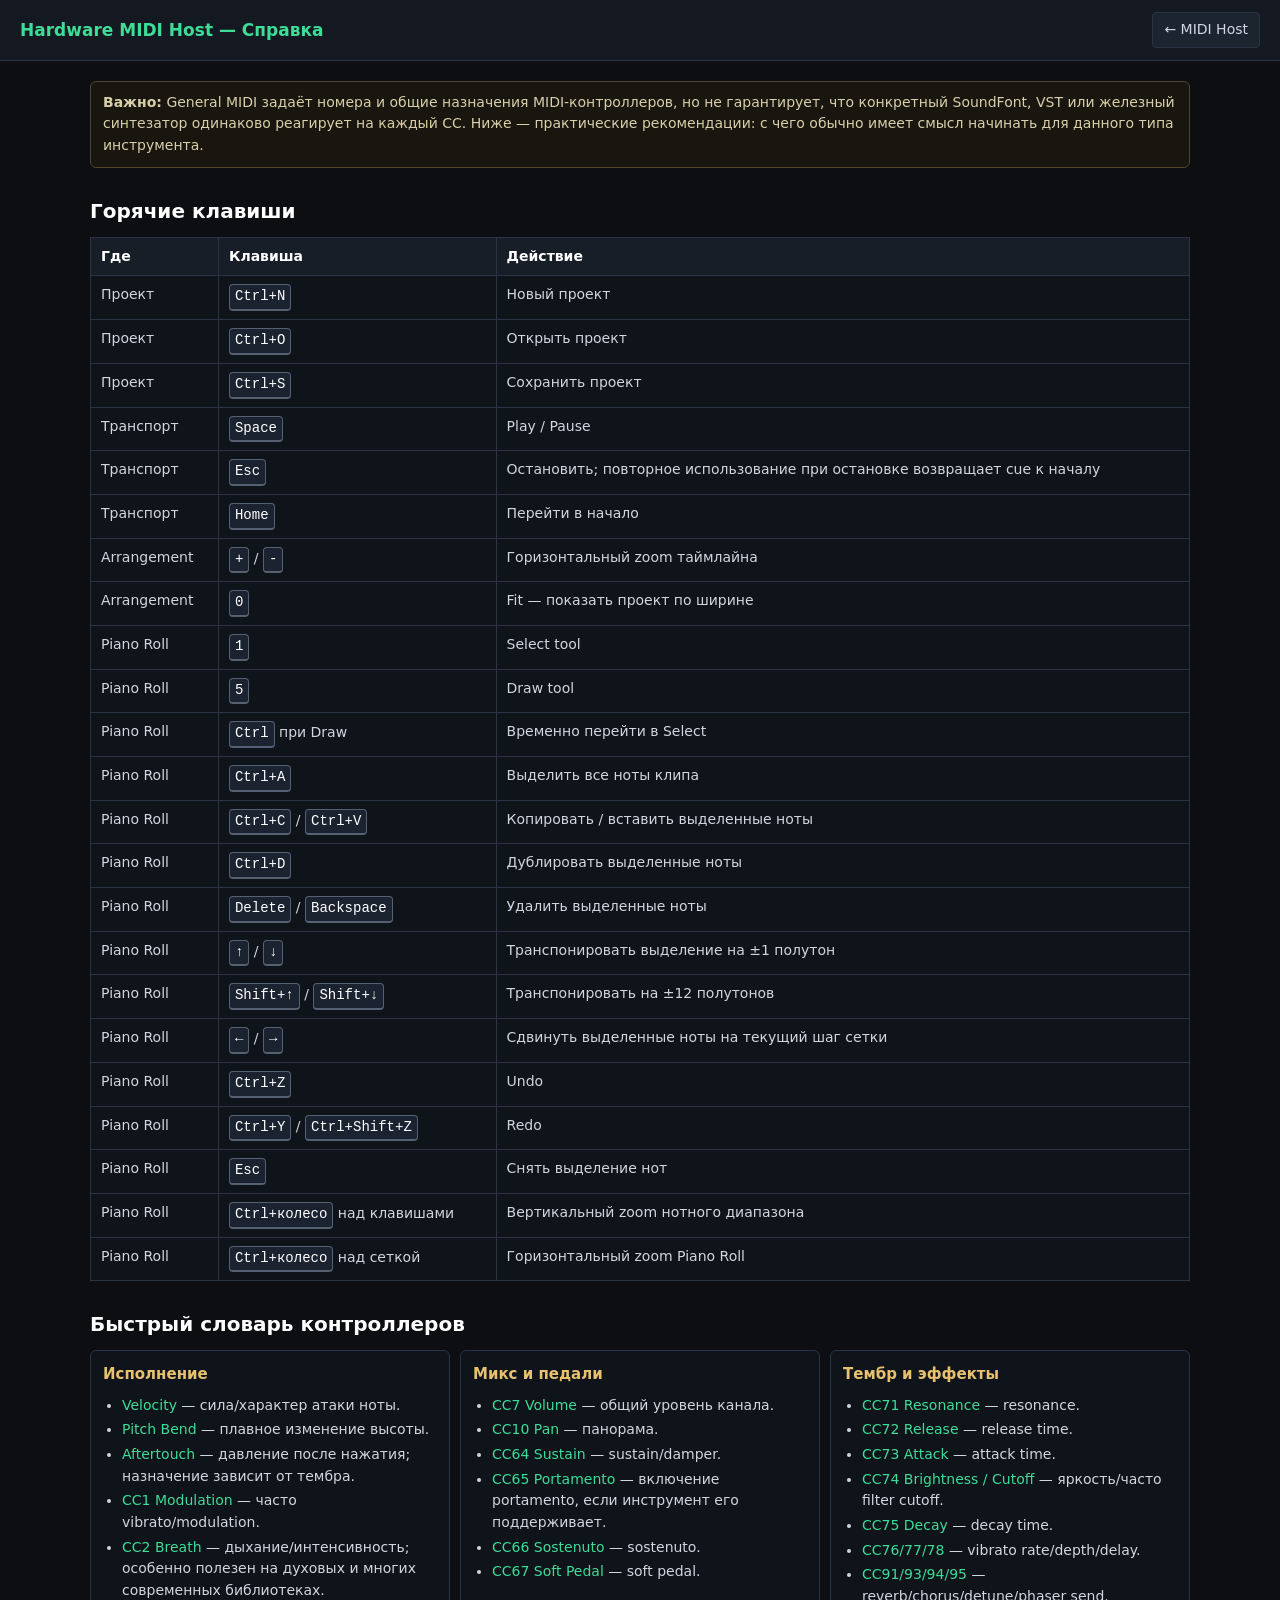
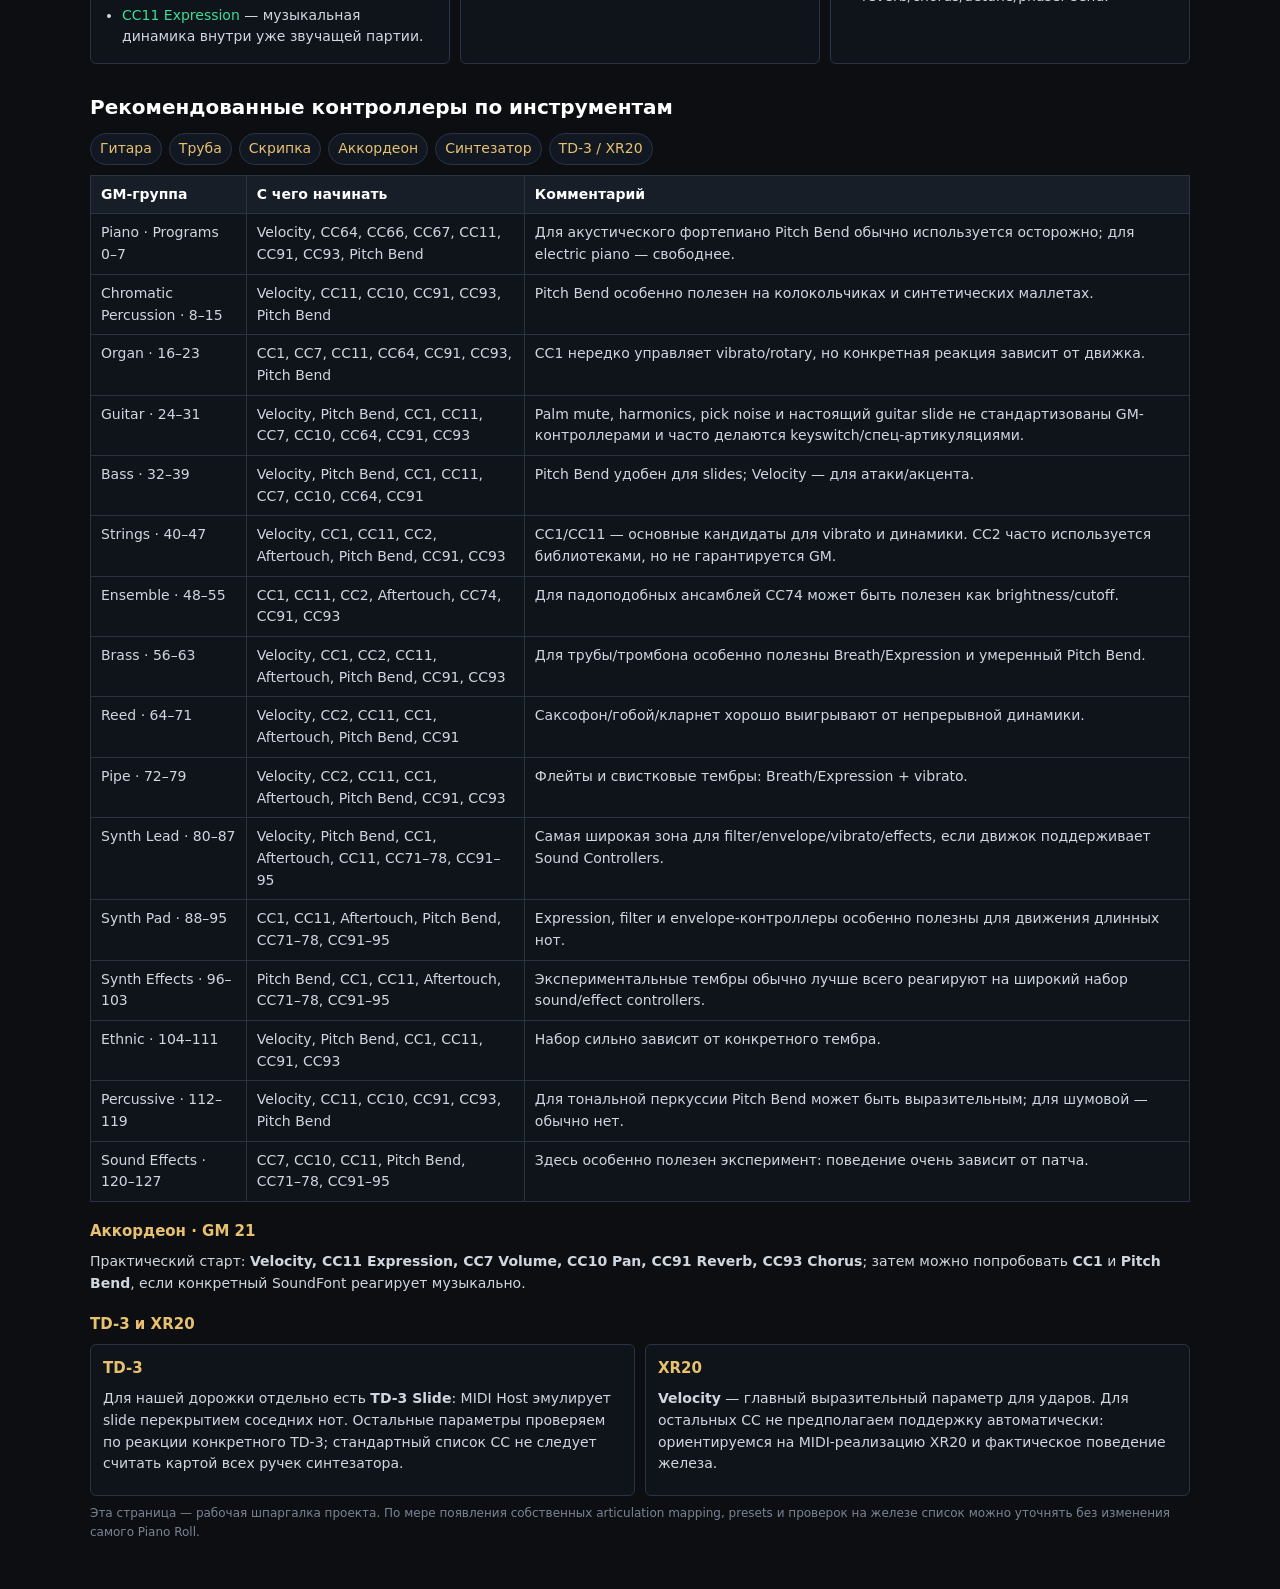
==== midi-host-help.html @ 4dc90be8 "Add MIDI Host help reference" ====
<!DOCTYPE html>
<html lang="ru">
<head>
<meta charset="UTF-8">
<meta name="viewport" content="width=device-width, initial-scale=1.0">
<title>Справка — Hardware MIDI Host</title>
<style>
:root {
  --bg:#0c0e12;
  --panel:#141820;
  --border:#2a3344;
  --text:#d0d6e0;
  --dim:#7a8494;
  --accent:#3ddc97;
  --accent-dim:#1a6b4a;
  --gm:#e8c170;
}
*{box-sizing:border-box}
body{margin:0;background:var(--bg);color:var(--text);font:14px/1.55 "Segoe UI",system-ui,sans-serif}
header{position:sticky;top:0;z-index:10;display:flex;align-items:center;gap:16px;padding:12px 20px;background:var(--panel);border-bottom:1px solid var(--border)}
header h1{margin:0;font-size:17px;color:var(--accent)}
header a{margin-left:auto;color:var(--text);text-decoration:none;border:1px solid var(--border);border-radius:4px;padding:6px 11px;background:#1c2430}
header a:hover{border-color:var(--accent);color:#fff}
main{width:min(1100px,calc(100% - 28px));margin:20px auto 48px}
h2{margin:28px 0 10px;color:#fff;font-size:20px}
h3{margin:18px 0 8px;color:var(--gm);font-size:15px}
p{margin:8px 0}
.note{padding:10px 12px;border:1px solid #4d452d;border-radius:6px;background:#18160f;color:#d8cfaa}
.grid{display:grid;grid-template-columns:repeat(auto-fit,minmax(300px,1fr));gap:10px}
.card{padding:12px;border:1px solid var(--border);border-radius:6px;background:#0f141b}
.card h3{margin-top:0}
table{width:100%;border-collapse:collapse;background:#0f141b}
th,td{padding:8px 10px;border:1px solid var(--border);text-align:left;vertical-align:top}
th{background:#171e28;color:#fff}
code,kbd{font-family:ui-monospace,Consolas,monospace}
kbd{display:inline-block;padding:1px 5px;border:1px solid #556173;border-bottom-width:2px;border-radius:4px;background:#1b2330;color:#fff;white-space:nowrap}
.cc{color:var(--accent)}
.small{color:var(--dim);font-size:12px}
ul{margin:7px 0 0;padding-left:19px}
li{margin:3px 0}
.quick{display:flex;flex-wrap:wrap;gap:7px;margin:10px 0}
.quick a{color:var(--gm);text-decoration:none;border:1px solid var(--border);border-radius:999px;padding:4px 9px;background:#111821}
.quick a:hover{border-color:var(--gm)}
</style>
</head>
<body>
<header>
  <h1>Hardware MIDI Host — Справка</h1>
  <a href="midi-host.html">← MIDI Host</a>
</header>
<main>
  <p class="note"><strong>Важно:</strong> General MIDI задаёт номера и общие назначения MIDI-контроллеров, но не гарантирует, что конкретный SoundFont, VST или железный синтезатор одинаково реагирует на каждый CC. Ниже — практические рекомендации: с чего обычно имеет смысл начинать для данного типа инструмента.</p>

  <h2>Горячие клавиши</h2>
  <table>
    <thead><tr><th>Где</th><th>Клавиша</th><th>Действие</th></tr></thead>
    <tbody>
      <tr><td>Проект</td><td><kbd>Ctrl+N</kbd></td><td>Новый проект</td></tr>
      <tr><td>Проект</td><td><kbd>Ctrl+O</kbd></td><td>Открыть проект</td></tr>
      <tr><td>Проект</td><td><kbd>Ctrl+S</kbd></td><td>Сохранить проект</td></tr>
      <tr><td>Транспорт</td><td><kbd>Space</kbd></td><td>Play / Pause</td></tr>
      <tr><td>Транспорт</td><td><kbd>Esc</kbd></td><td>Остановить; повторное использование при остановке возвращает cue к началу</td></tr>
      <tr><td>Транспорт</td><td><kbd>Home</kbd></td><td>Перейти в начало</td></tr>
      <tr><td>Arrangement</td><td><kbd>+</kbd> / <kbd>-</kbd></td><td>Горизонтальный zoom таймлайна</td></tr>
      <tr><td>Arrangement</td><td><kbd>0</kbd></td><td>Fit — показать проект по ширине</td></tr>
      <tr><td>Piano Roll</td><td><kbd>1</kbd></td><td>Select tool</td></tr>
      <tr><td>Piano Roll</td><td><kbd>5</kbd></td><td>Draw tool</td></tr>
      <tr><td>Piano Roll</td><td><kbd>Ctrl</kbd> при Draw</td><td>Временно перейти в Select</td></tr>
      <tr><td>Piano Roll</td><td><kbd>Ctrl+A</kbd></td><td>Выделить все ноты клипа</td></tr>
      <tr><td>Piano Roll</td><td><kbd>Ctrl+C</kbd> / <kbd>Ctrl+V</kbd></td><td>Копировать / вставить выделенные ноты</td></tr>
      <tr><td>Piano Roll</td><td><kbd>Ctrl+D</kbd></td><td>Дублировать выделенные ноты</td></tr>
      <tr><td>Piano Roll</td><td><kbd>Delete</kbd> / <kbd>Backspace</kbd></td><td>Удалить выделенные ноты</td></tr>
      <tr><td>Piano Roll</td><td><kbd>↑</kbd> / <kbd>↓</kbd></td><td>Транспонировать выделение на ±1 полутон</td></tr>
      <tr><td>Piano Roll</td><td><kbd>Shift+↑</kbd> / <kbd>Shift+↓</kbd></td><td>Транспонировать на ±12 полутонов</td></tr>
      <tr><td>Piano Roll</td><td><kbd>←</kbd> / <kbd>→</kbd></td><td>Сдвинуть выделенные ноты на текущий шаг сетки</td></tr>
      <tr><td>Piano Roll</td><td><kbd>Ctrl+Z</kbd></td><td>Undo</td></tr>
      <tr><td>Piano Roll</td><td><kbd>Ctrl+Y</kbd> / <kbd>Ctrl+Shift+Z</kbd></td><td>Redo</td></tr>
      <tr><td>Piano Roll</td><td><kbd>Esc</kbd></td><td>Снять выделение нот</td></tr>
      <tr><td>Piano Roll</td><td><kbd>Ctrl+колесо</kbd> над клавишами</td><td>Вертикальный zoom нотного диапазона</td></tr>
      <tr><td>Piano Roll</td><td><kbd>Ctrl+колесо</kbd> над сеткой</td><td>Горизонтальный zoom Piano Roll</td></tr>
    </tbody>
  </table>

  <h2>Быстрый словарь контроллеров</h2>
  <div class="grid">
    <section class="card"><h3>Исполнение</h3><ul>
      <li><span class="cc">Velocity</span> — сила/характер атаки ноты.</li>
      <li><span class="cc">Pitch Bend</span> — плавное изменение высоты.</li>
      <li><span class="cc">Aftertouch</span> — давление после нажатия; назначение зависит от тембра.</li>
      <li><span class="cc">CC1 Modulation</span> — часто vibrato/modulation.</li>
      <li><span class="cc">CC2 Breath</span> — дыхание/интенсивность; особенно полезен на духовых и многих современных библиотеках.</li>
      <li><span class="cc">CC11 Expression</span> — музыкальная динамика внутри уже звучащей партии.</li>
    </ul></section>
    <section class="card"><h3>Микс и педали</h3><ul>
      <li><span class="cc">CC7 Volume</span> — общий уровень канала.</li>
      <li><span class="cc">CC10 Pan</span> — панорама.</li>
      <li><span class="cc">CC64 Sustain</span> — sustain/damper.</li>
      <li><span class="cc">CC65 Portamento</span> — включение portamento, если инструмент его поддерживает.</li>
      <li><span class="cc">CC66 Sostenuto</span> — sostenuto.</li>
      <li><span class="cc">CC67 Soft Pedal</span> — soft pedal.</li>
    </ul></section>
    <section class="card"><h3>Тембр и эффекты</h3><ul>
      <li><span class="cc">CC71 Resonance</span> — resonance.</li>
      <li><span class="cc">CC72 Release</span> — release time.</li>
      <li><span class="cc">CC73 Attack</span> — attack time.</li>
      <li><span class="cc">CC74 Brightness / Cutoff</span> — яркость/часто filter cutoff.</li>
      <li><span class="cc">CC75 Decay</span> — decay time.</li>
      <li><span class="cc">CC76/77/78</span> — vibrato rate/depth/delay.</li>
      <li><span class="cc">CC91/93/94/95</span> — reverb/chorus/detune/phaser send.</li>
    </ul></section>
  </div>

  <h2>Рекомендованные контроллеры по инструментам</h2>
  <div class="quick">
    <a href="#guitar">Гитара</a><a href="#trumpet">Труба</a><a href="#violin">Скрипка</a><a href="#accordion">Аккордеон</a><a href="#synth">Синтезатор</a><a href="#hardware">TD-3 / XR20</a>
  </div>

  <table>
    <thead><tr><th>GM-группа</th><th>С чего начинать</th><th>Комментарий</th></tr></thead>
    <tbody>
      <tr><td>Piano · Programs 0–7</td><td>Velocity, CC64, CC66, CC67, CC11, CC91, CC93, Pitch Bend</td><td>Для акустического фортепиано Pitch Bend обычно используется осторожно; для electric piano — свободнее.</td></tr>
      <tr><td>Chromatic Percussion · 8–15</td><td>Velocity, CC11, CC10, CC91, CC93, Pitch Bend</td><td>Pitch Bend особенно полезен на колокольчиках и синтетических маллетах.</td></tr>
      <tr><td>Organ · 16–23</td><td>CC1, CC7, CC11, CC64, CC91, CC93, Pitch Bend</td><td>CC1 нередко управляет vibrato/rotary, но конкретная реакция зависит от движка.</td></tr>
      <tr id="guitar"><td>Guitar · 24–31</td><td>Velocity, Pitch Bend, CC1, CC11, CC7, CC10, CC64, CC91, CC93</td><td>Palm mute, harmonics, pick noise и настоящий guitar slide не стандартизованы GM-контроллерами и часто делаются keyswitch/спец-артикуляциями.</td></tr>
      <tr><td>Bass · 32–39</td><td>Velocity, Pitch Bend, CC1, CC11, CC7, CC10, CC64, CC91</td><td>Pitch Bend удобен для slides; Velocity — для атаки/акцента.</td></tr>
      <tr id="violin"><td>Strings · 40–47</td><td>Velocity, CC1, CC11, CC2, Aftertouch, Pitch Bend, CC91, CC93</td><td>CC1/CC11 — основные кандидаты для vibrato и динамики. CC2 часто используется библиотеками, но не гарантируется GM.</td></tr>
      <tr><td>Ensemble · 48–55</td><td>CC1, CC11, CC2, Aftertouch, CC74, CC91, CC93</td><td>Для падоподобных ансамблей CC74 может быть полезен как brightness/cutoff.</td></tr>
      <tr id="trumpet"><td>Brass · 56–63</td><td>Velocity, CC1, CC2, CC11, Aftertouch, Pitch Bend, CC91, CC93</td><td>Для трубы/тромбона особенно полезны Breath/Expression и умеренный Pitch Bend.</td></tr>
      <tr><td>Reed · 64–71</td><td>Velocity, CC2, CC11, CC1, Aftertouch, Pitch Bend, CC91</td><td>Саксофон/гобой/кларнет хорошо выигрывают от непрерывной динамики.</td></tr>
      <tr><td>Pipe · 72–79</td><td>Velocity, CC2, CC11, CC1, Aftertouch, Pitch Bend, CC91, CC93</td><td>Флейты и свистковые тембры: Breath/Expression + vibrato.</td></tr>
      <tr id="synth"><td>Synth Lead · 80–87</td><td>Velocity, Pitch Bend, CC1, Aftertouch, CC11, CC71–78, CC91–95</td><td>Самая широкая зона для filter/envelope/vibrato/effects, если движок поддерживает Sound Controllers.</td></tr>
      <tr><td>Synth Pad · 88–95</td><td>CC1, CC11, Aftertouch, Pitch Bend, CC71–78, CC91–95</td><td>Expression, filter и envelope-контроллеры особенно полезны для движения длинных нот.</td></tr>
      <tr><td>Synth Effects · 96–103</td><td>Pitch Bend, CC1, CC11, Aftertouch, CC71–78, CC91–95</td><td>Экспериментальные тембры обычно лучше всего реагируют на широкий набор sound/effect controllers.</td></tr>
      <tr><td>Ethnic · 104–111</td><td>Velocity, Pitch Bend, CC1, CC11, CC91, CC93</td><td>Набор сильно зависит от конкретного тембра.</td></tr>
      <tr><td>Percussive · 112–119</td><td>Velocity, CC11, CC10, CC91, CC93, Pitch Bend</td><td>Для тональной перкуссии Pitch Bend может быть выразительным; для шумовой — обычно нет.</td></tr>
      <tr><td>Sound Effects · 120–127</td><td>CC7, CC10, CC11, Pitch Bend, CC71–78, CC91–95</td><td>Здесь особенно полезен эксперимент: поведение очень зависит от патча.</td></tr>
    </tbody>
  </table>

  <h3 id="accordion">Аккордеон · GM 21</h3>
  <p>Практический старт: <strong>Velocity, CC11 Expression, CC7 Volume, CC10 Pan, CC91 Reverb, CC93 Chorus</strong>; затем можно попробовать <strong>CC1</strong> и <strong>Pitch Bend</strong>, если конкретный SoundFont реагирует музыкально.</p>

  <h3 id="hardware">TD-3 и XR20</h3>
  <div class="grid">
    <section class="card"><h3>TD-3</h3><p>Для нашей дорожки отдельно есть <strong>TD-3 Slide</strong>: MIDI Host эмулирует slide перекрытием соседних нот. Остальные параметры проверяем по реакции конкретного TD-3; стандартный список CC не следует считать картой всех ручек синтезатора.</p></section>
    <section class="card"><h3>XR20</h3><p><strong>Velocity</strong> — главный выразительный параметр для ударов. Для остальных CC не предполагаем поддержку автоматически: ориентируемся на MIDI-реализацию XR20 и фактическое поведение железа.</p></section>
  </div>

  <p class="small">Эта страница — рабочая шпаргалка проекта. По мере появления собственных articulation mapping, presets и проверок на железе список можно уточнять без изменения самого Piano Roll.</p>
</main>
</body>
</html>
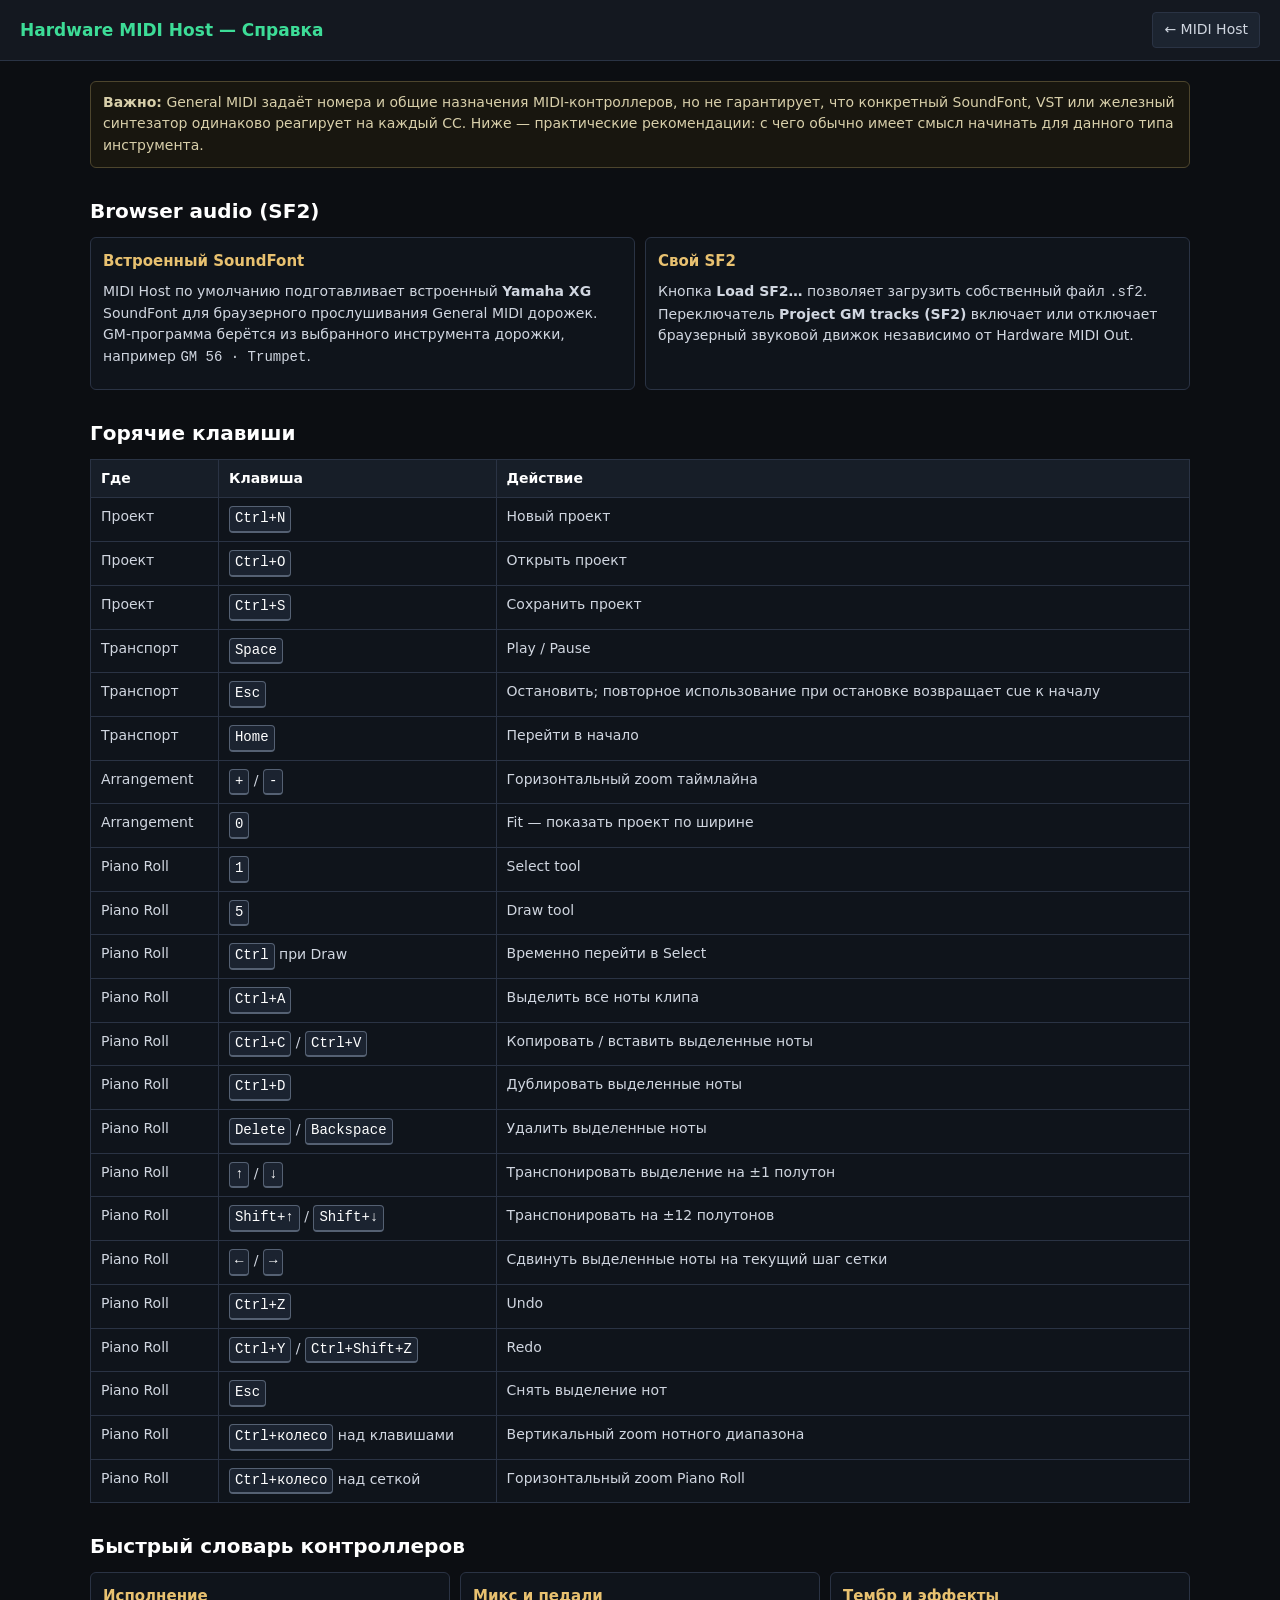
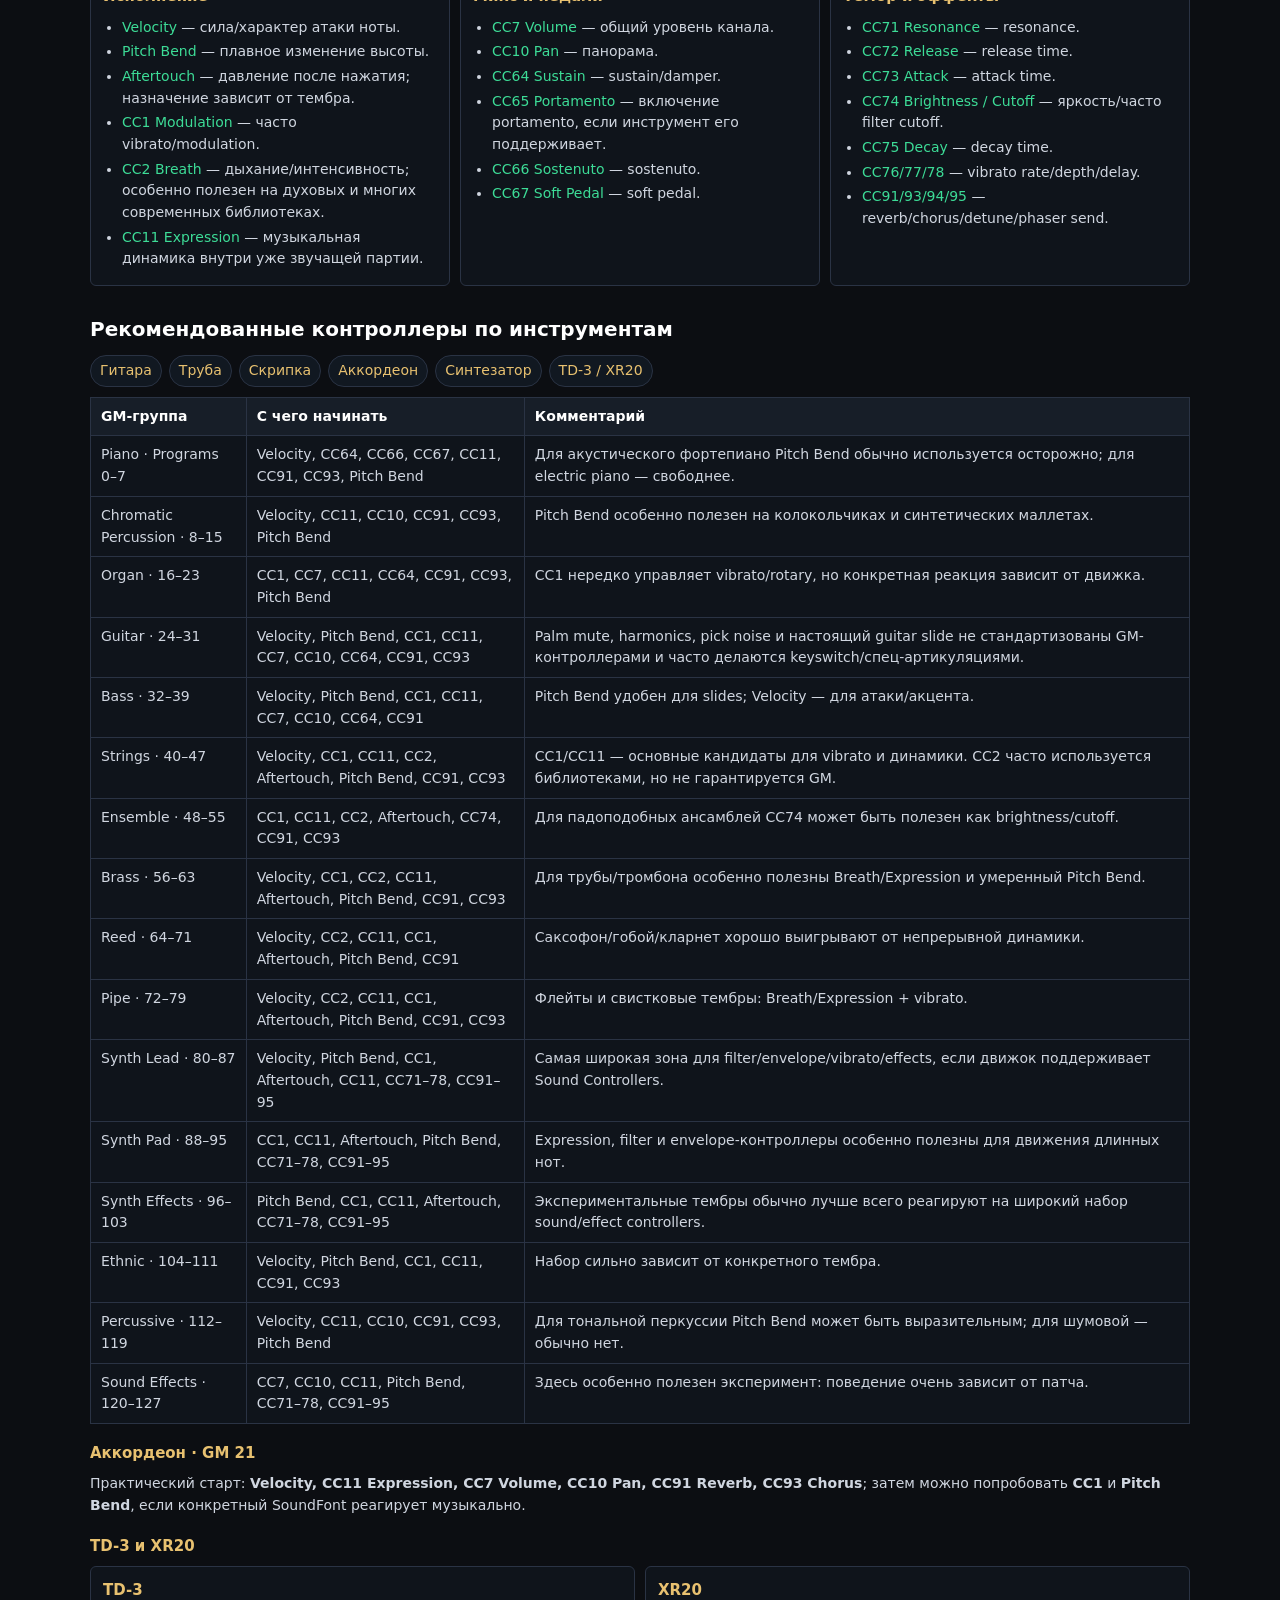
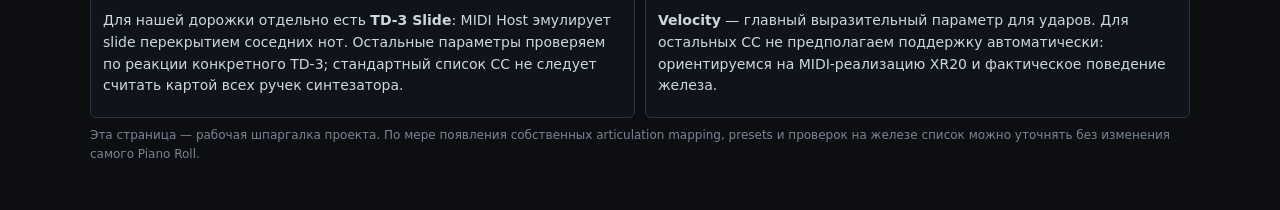
==== commit ebf9d27a: "Move SoundFont details into MIDI Host help" ====
--- a/midi-host-help.html
+++ b/midi-host-help.html
@@ -50,6 +50,18 @@
 </header>
 <main>
   <p class="note"><strong>Важно:</strong> General MIDI задаёт номера и общие назначения MIDI-контроллеров, но не гарантирует, что конкретный SoundFont, VST или железный синтезатор одинаково реагирует на каждый CC. Ниже — практические рекомендации: с чего обычно имеет смысл начинать для данного типа инструмента.</p>
+
+  <h2>Browser audio (SF2)</h2>
+  <div class="grid">
+    <section class="card">
+      <h3>Встроенный SoundFont</h3>
+      <p>MIDI Host по умолчанию подготавливает встроенный <strong>Yamaha XG</strong> SoundFont для браузерного прослушивания General MIDI дорожек. GM-программа берётся из выбранного инструмента дорожки, например <code>GM 56 · Trumpet</code>.</p>
+    </section>
+    <section class="card">
+      <h3>Свой SF2</h3>
+      <p>Кнопка <strong>Load SF2…</strong> позволяет загрузить собственный файл <code>.sf2</code>. Переключатель <strong>Project GM tracks (SF2)</strong> включает или отключает браузерный звуковой движок независимо от Hardware MIDI Out.</p>
+    </section>
+  </div>
 
   <h2>Горячие клавиши</h2>
   <table>
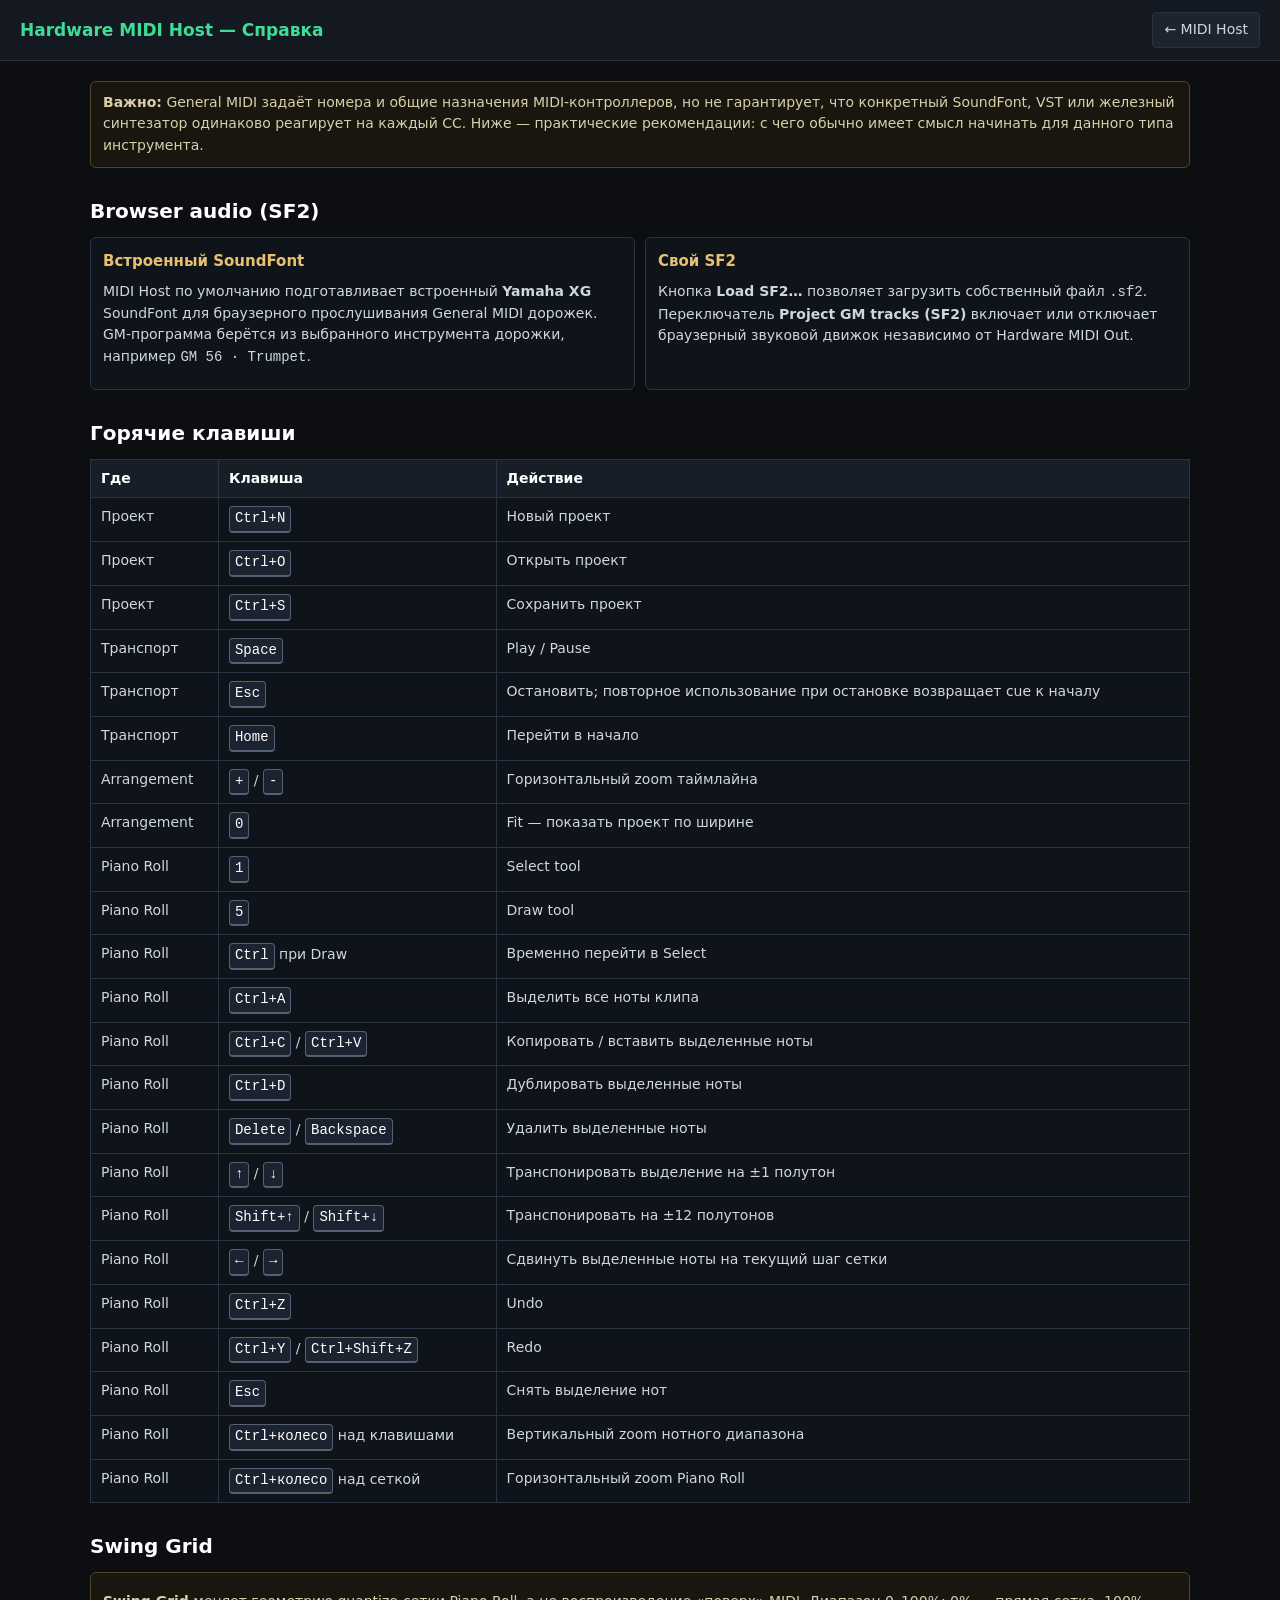
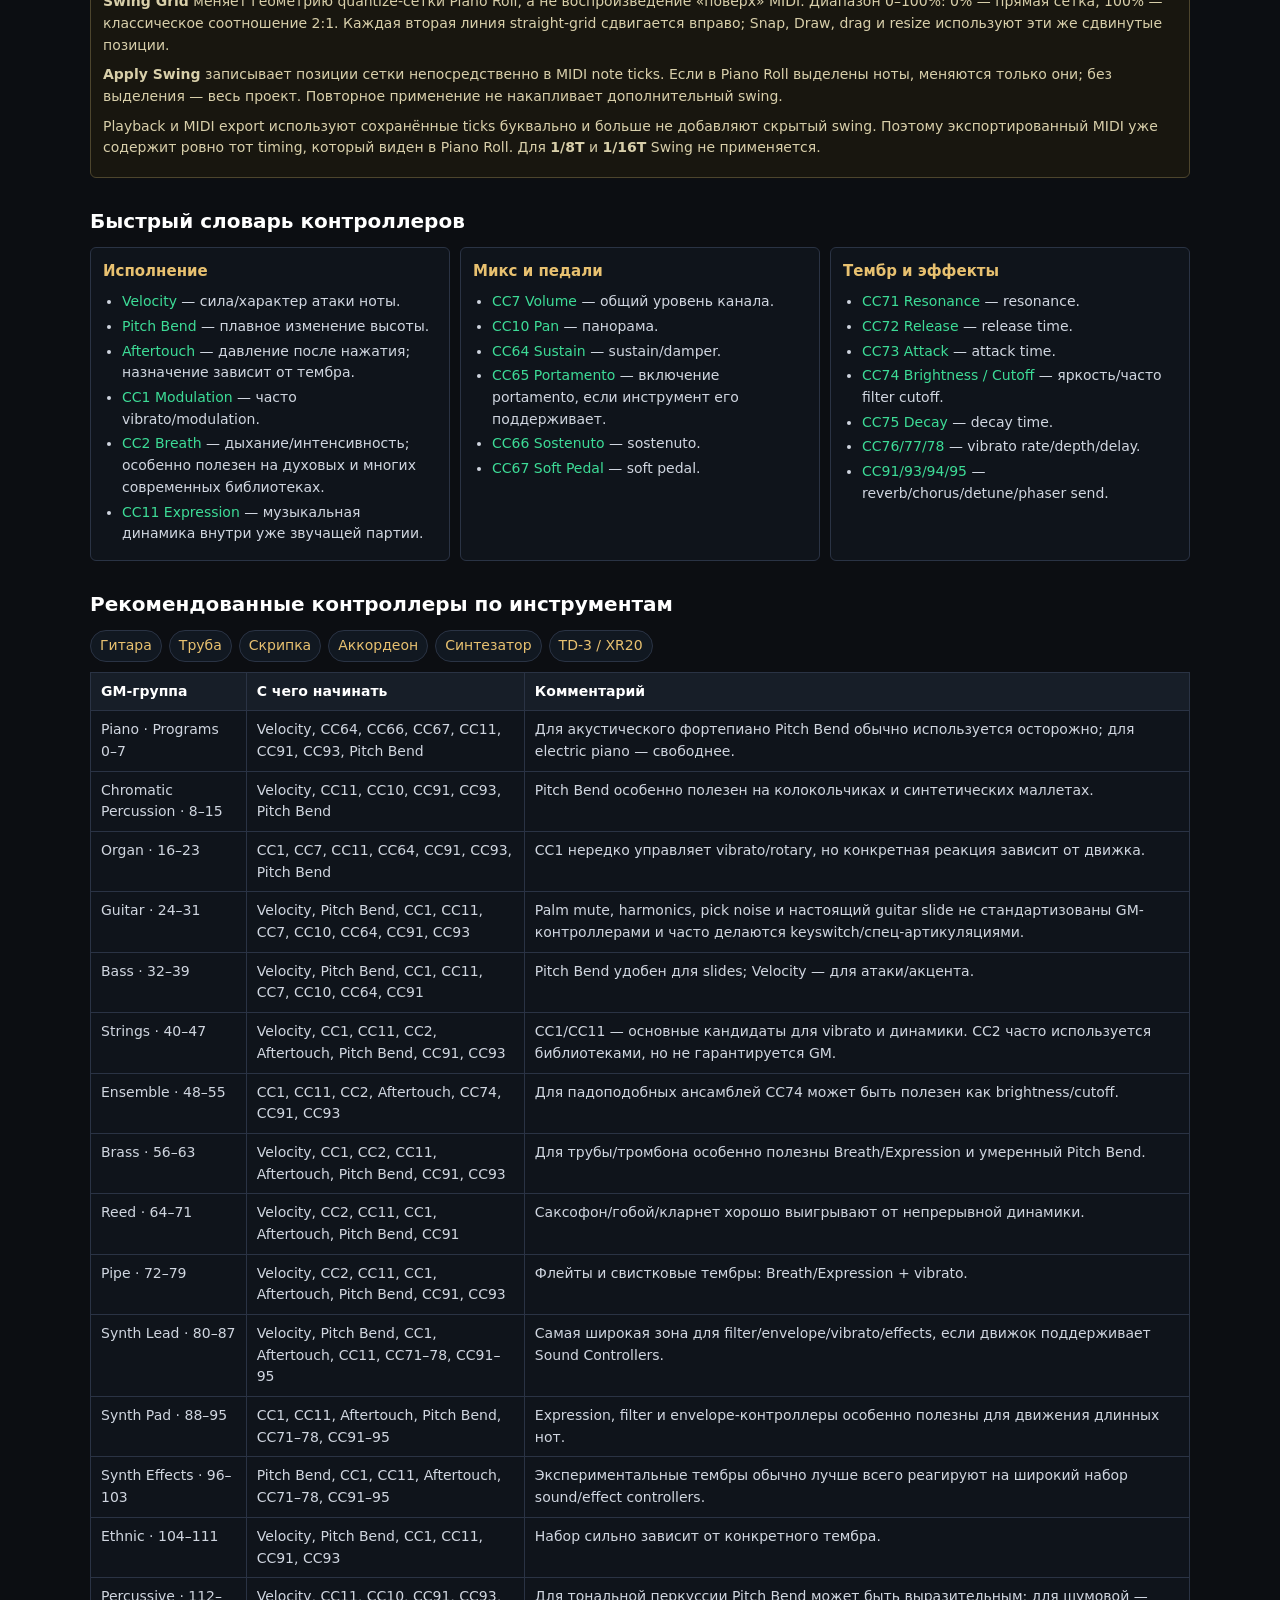
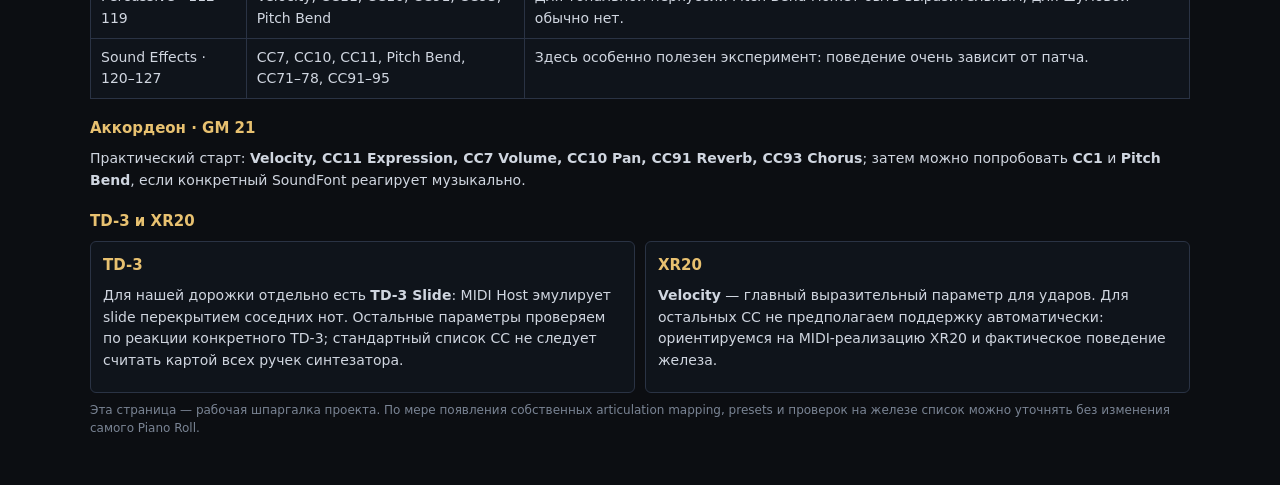
==== commit d97fad35: "Explain Swing Grid in MIDI Host help" ====
--- a/midi-host-help.html
+++ b/midi-host-help.html
@@ -93,6 +93,13 @@
     </tbody>
   </table>
 
+  <h2>Swing Grid</h2>
+  <div class="note">
+    <p><strong>Swing Grid</strong> меняет геометрию quantize-сетки Piano Roll, а не воспроизведение «поверх» MIDI. Диапазон 0–100%: 0% — прямая сетка, 100% — классическое соотношение 2:1. Каждая вторая линия straight-grid сдвигается вправо; Snap, Draw, drag и resize используют эти же сдвинутые позиции.</p>
+    <p><strong>Apply Swing</strong> записывает позиции сетки непосредственно в MIDI note ticks. Если в Piano Roll выделены ноты, меняются только они; без выделения — весь проект. Повторное применение не накапливает дополнительный swing.</p>
+    <p>Playback и MIDI export используют сохранённые ticks буквально и больше не добавляют скрытый swing. Поэтому экспортированный MIDI уже содержит ровно тот timing, который виден в Piano Roll. Для <strong>1/8T</strong> и <strong>1/16T</strong> Swing не применяется.</p>
+  </div>
+
   <h2>Быстрый словарь контроллеров</h2>
   <div class="grid">
     <section class="card"><h3>Исполнение</h3><ul>
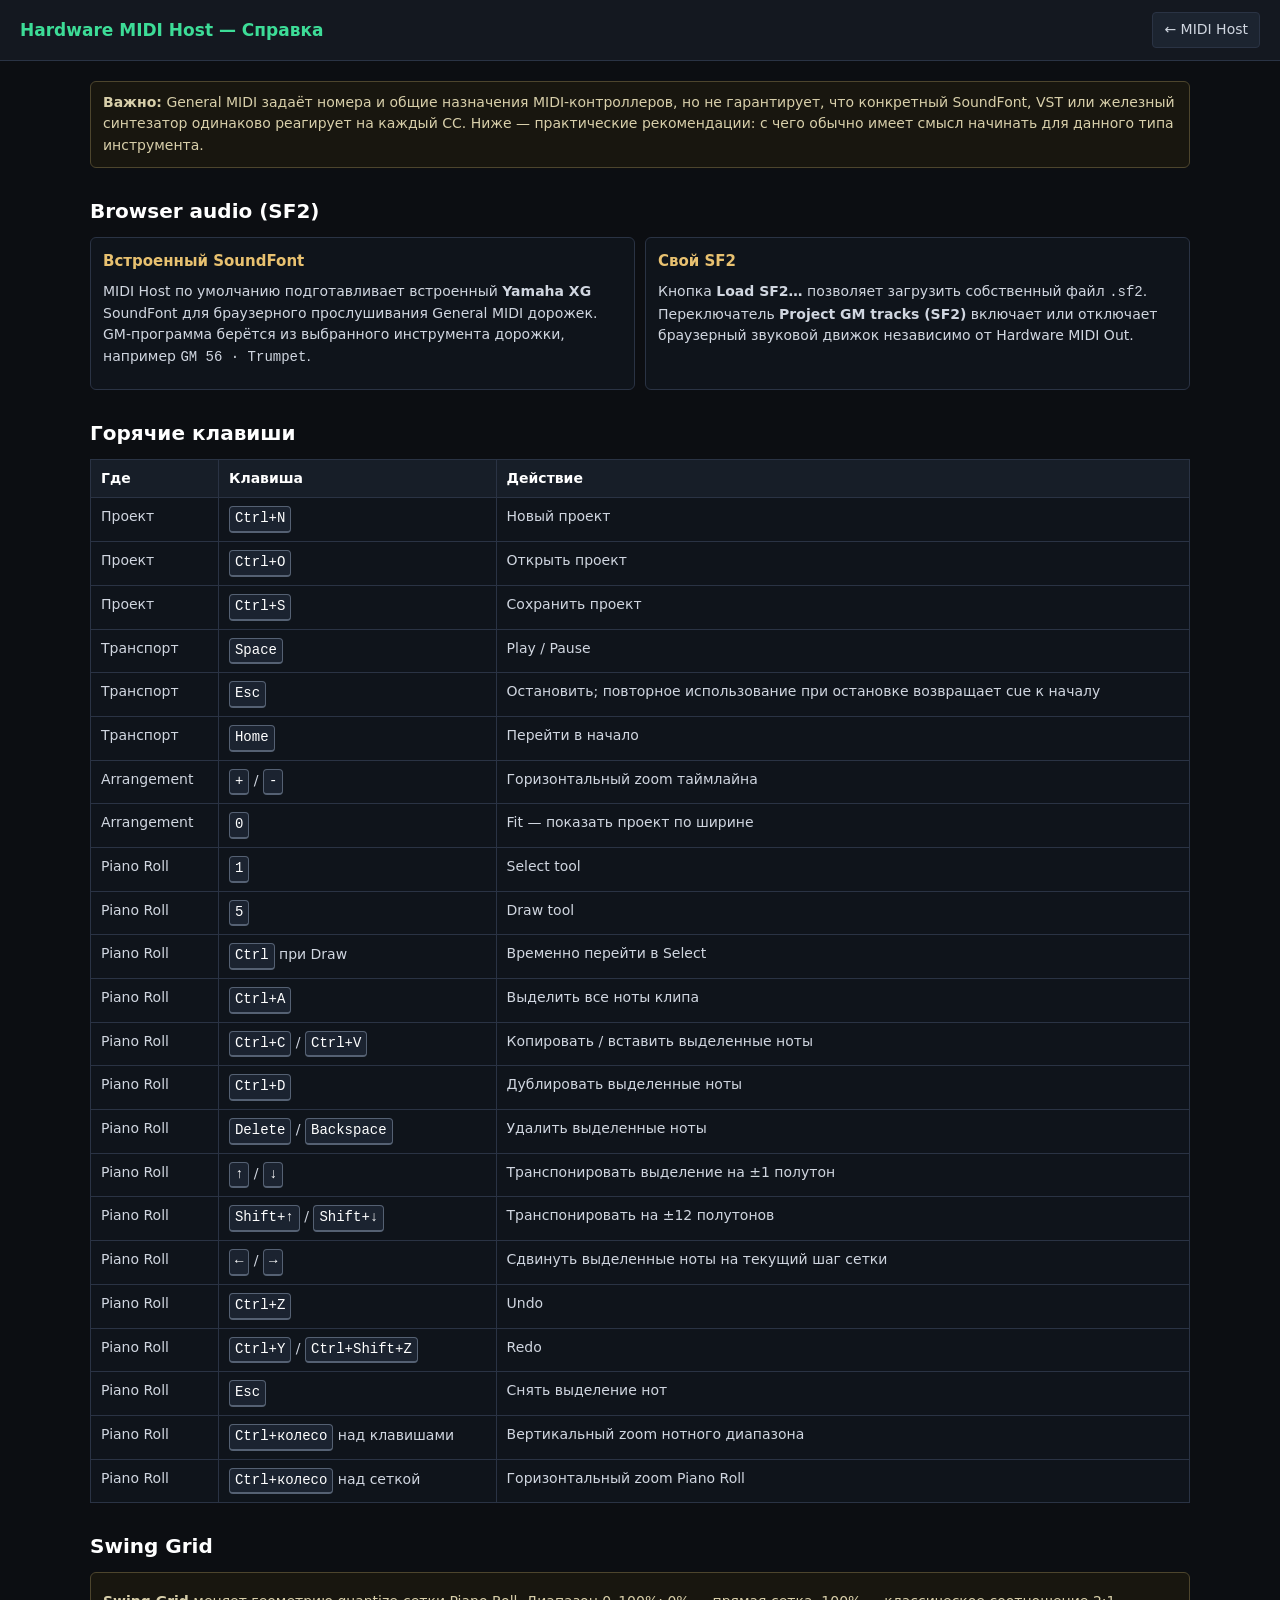
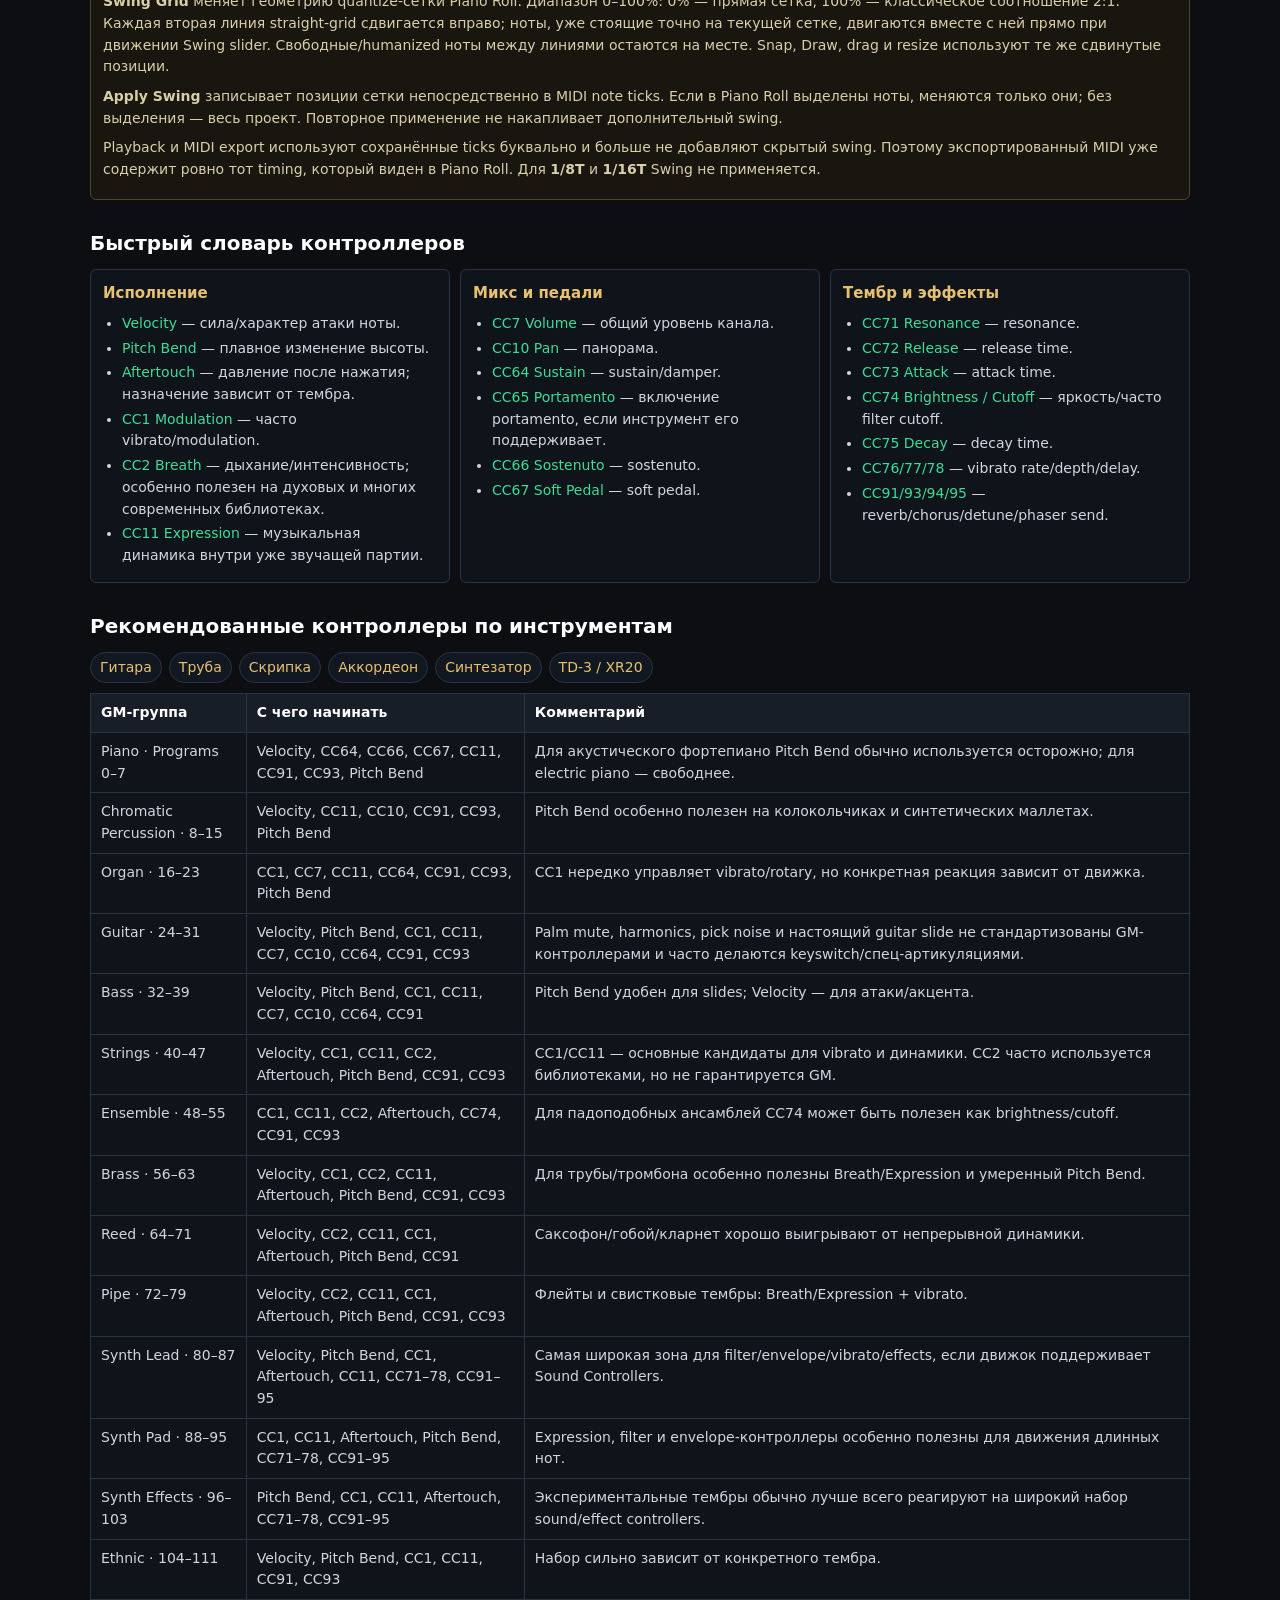
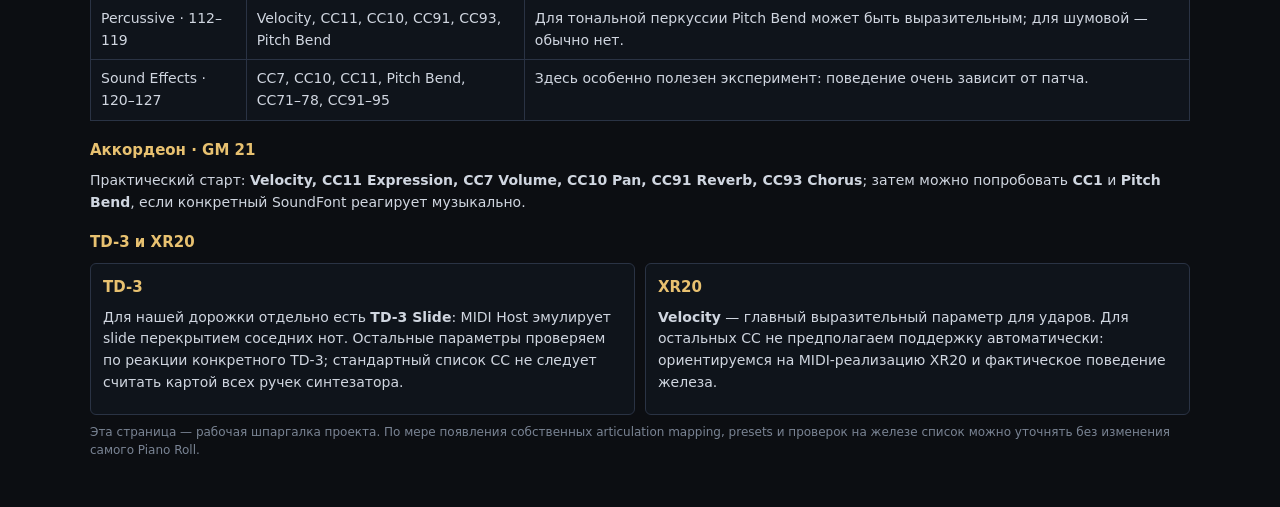
==== commit cdaa7139: "Explain live swing note movement" ====
--- a/midi-host-help.html
+++ b/midi-host-help.html
@@ -95,7 +95,7 @@
 
   <h2>Swing Grid</h2>
   <div class="note">
-    <p><strong>Swing Grid</strong> меняет геометрию quantize-сетки Piano Roll, а не воспроизведение «поверх» MIDI. Диапазон 0–100%: 0% — прямая сетка, 100% — классическое соотношение 2:1. Каждая вторая линия straight-grid сдвигается вправо; Snap, Draw, drag и resize используют эти же сдвинутые позиции.</p>
+    <p><strong>Swing Grid</strong> меняет геометрию quantize-сетки Piano Roll. Диапазон 0–100%: 0% — прямая сетка, 100% — классическое соотношение 2:1. Каждая вторая линия straight-grid сдвигается вправо; ноты, уже стоящие точно на текущей сетке, двигаются вместе с ней прямо при движении Swing slider. Свободные/humanized ноты между линиями остаются на месте. Snap, Draw, drag и resize используют те же сдвинутые позиции.</p>
     <p><strong>Apply Swing</strong> записывает позиции сетки непосредственно в MIDI note ticks. Если в Piano Roll выделены ноты, меняются только они; без выделения — весь проект. Повторное применение не накапливает дополнительный swing.</p>
     <p>Playback и MIDI export используют сохранённые ticks буквально и больше не добавляют скрытый swing. Поэтому экспортированный MIDI уже содержит ровно тот timing, который виден в Piano Roll. Для <strong>1/8T</strong> и <strong>1/16T</strong> Swing не применяется.</p>
   </div>
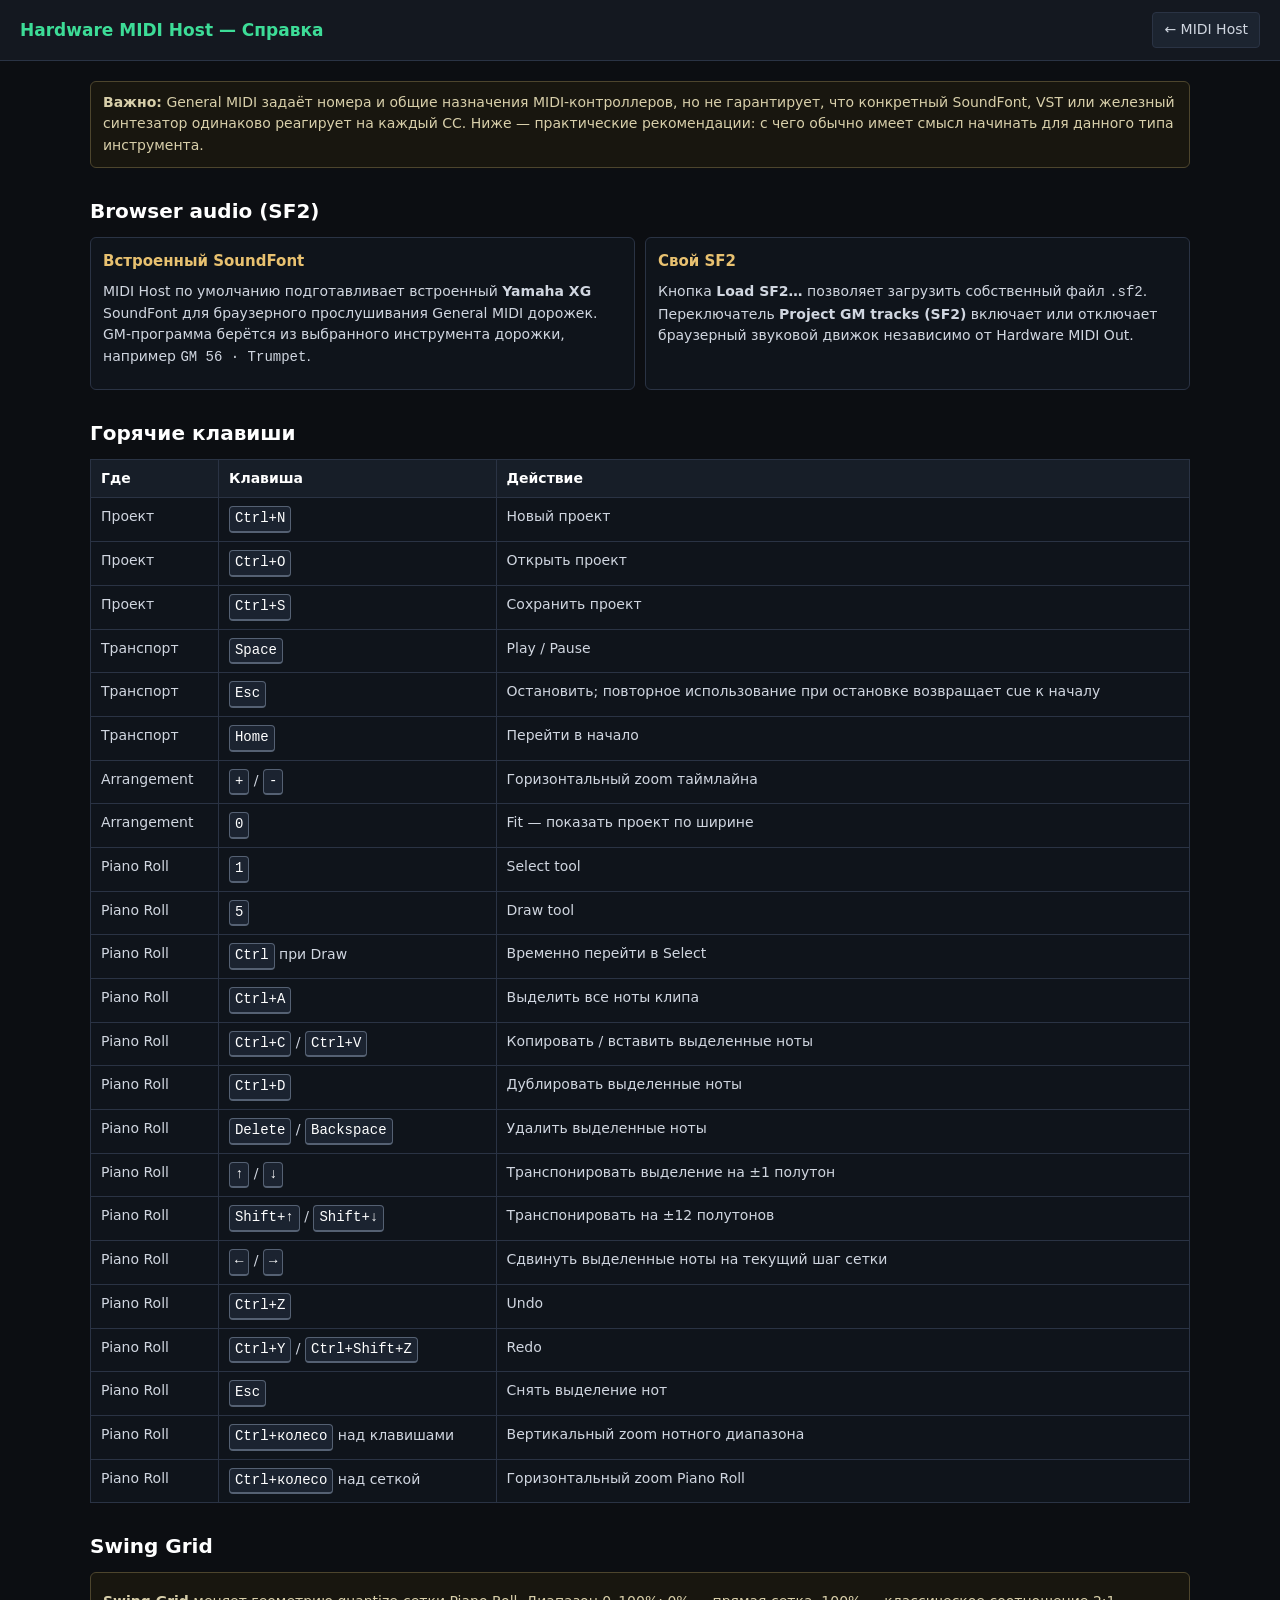
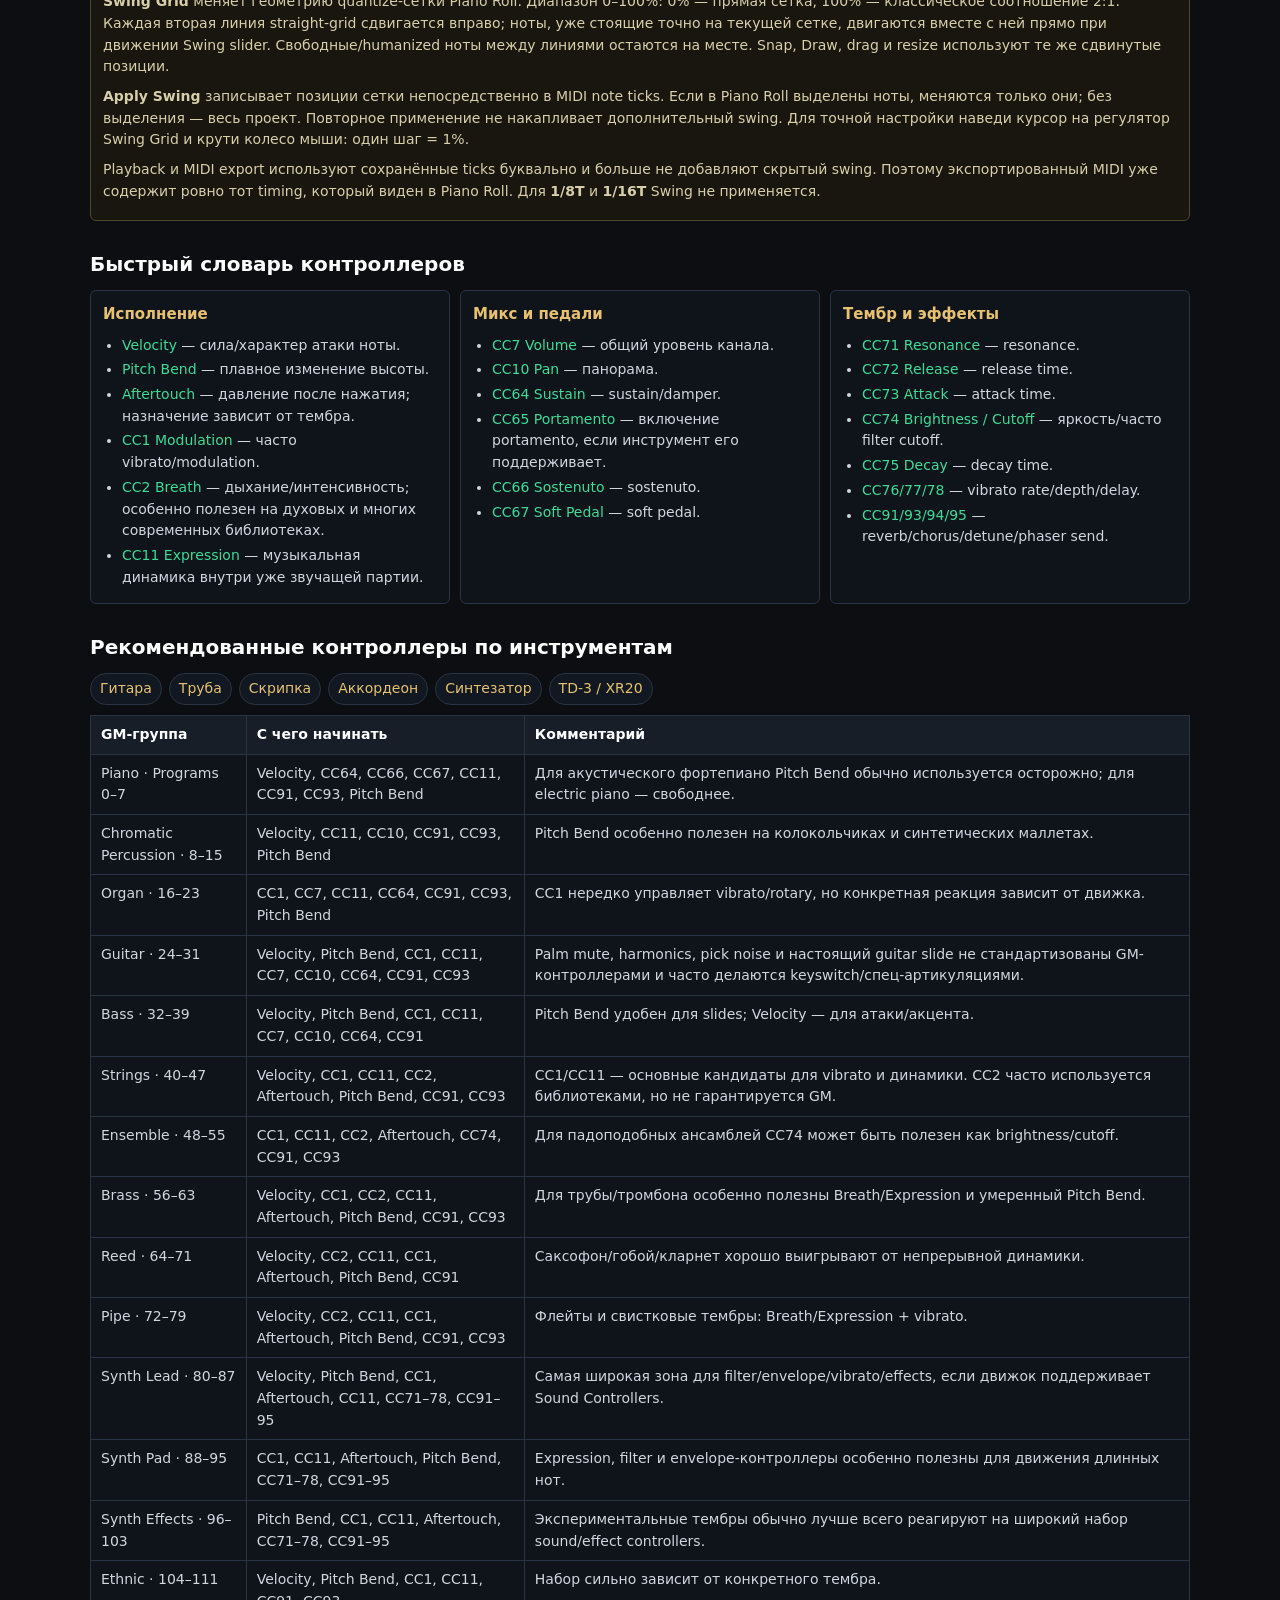
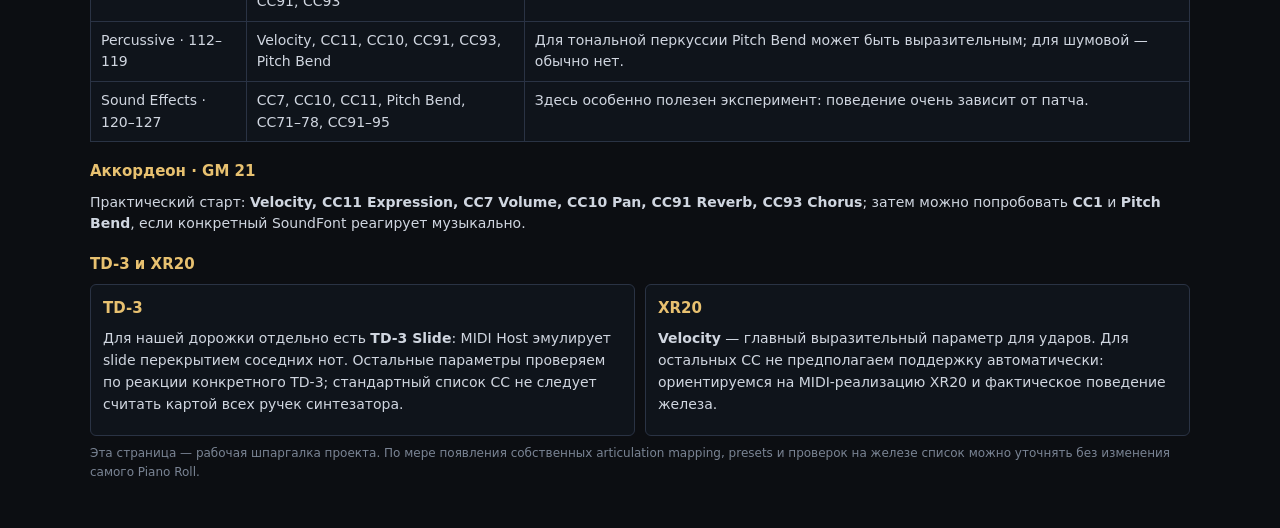
==== commit c290c3f4: "Document 1% Swing wheel tuning" ====
--- a/midi-host-help.html
+++ b/midi-host-help.html
@@ -96,7 +96,7 @@
   <h2>Swing Grid</h2>
   <div class="note">
     <p><strong>Swing Grid</strong> меняет геометрию quantize-сетки Piano Roll. Диапазон 0–100%: 0% — прямая сетка, 100% — классическое соотношение 2:1. Каждая вторая линия straight-grid сдвигается вправо; ноты, уже стоящие точно на текущей сетке, двигаются вместе с ней прямо при движении Swing slider. Свободные/humanized ноты между линиями остаются на месте. Snap, Draw, drag и resize используют те же сдвинутые позиции.</p>
-    <p><strong>Apply Swing</strong> записывает позиции сетки непосредственно в MIDI note ticks. Если в Piano Roll выделены ноты, меняются только они; без выделения — весь проект. Повторное применение не накапливает дополнительный swing.</p>
+    <p><strong>Apply Swing</strong> записывает позиции сетки непосредственно в MIDI note ticks. Если в Piano Roll выделены ноты, меняются только они; без выделения — весь проект. Повторное применение не накапливает дополнительный swing. Для точной настройки наведи курсор на регулятор Swing Grid и крути колесо мыши: один шаг = 1%.</p>
     <p>Playback и MIDI export используют сохранённые ticks буквально и больше не добавляют скрытый swing. Поэтому экспортированный MIDI уже содержит ровно тот timing, который виден в Piano Roll. Для <strong>1/8T</strong> и <strong>1/16T</strong> Swing не применяется.</p>
   </div>
 
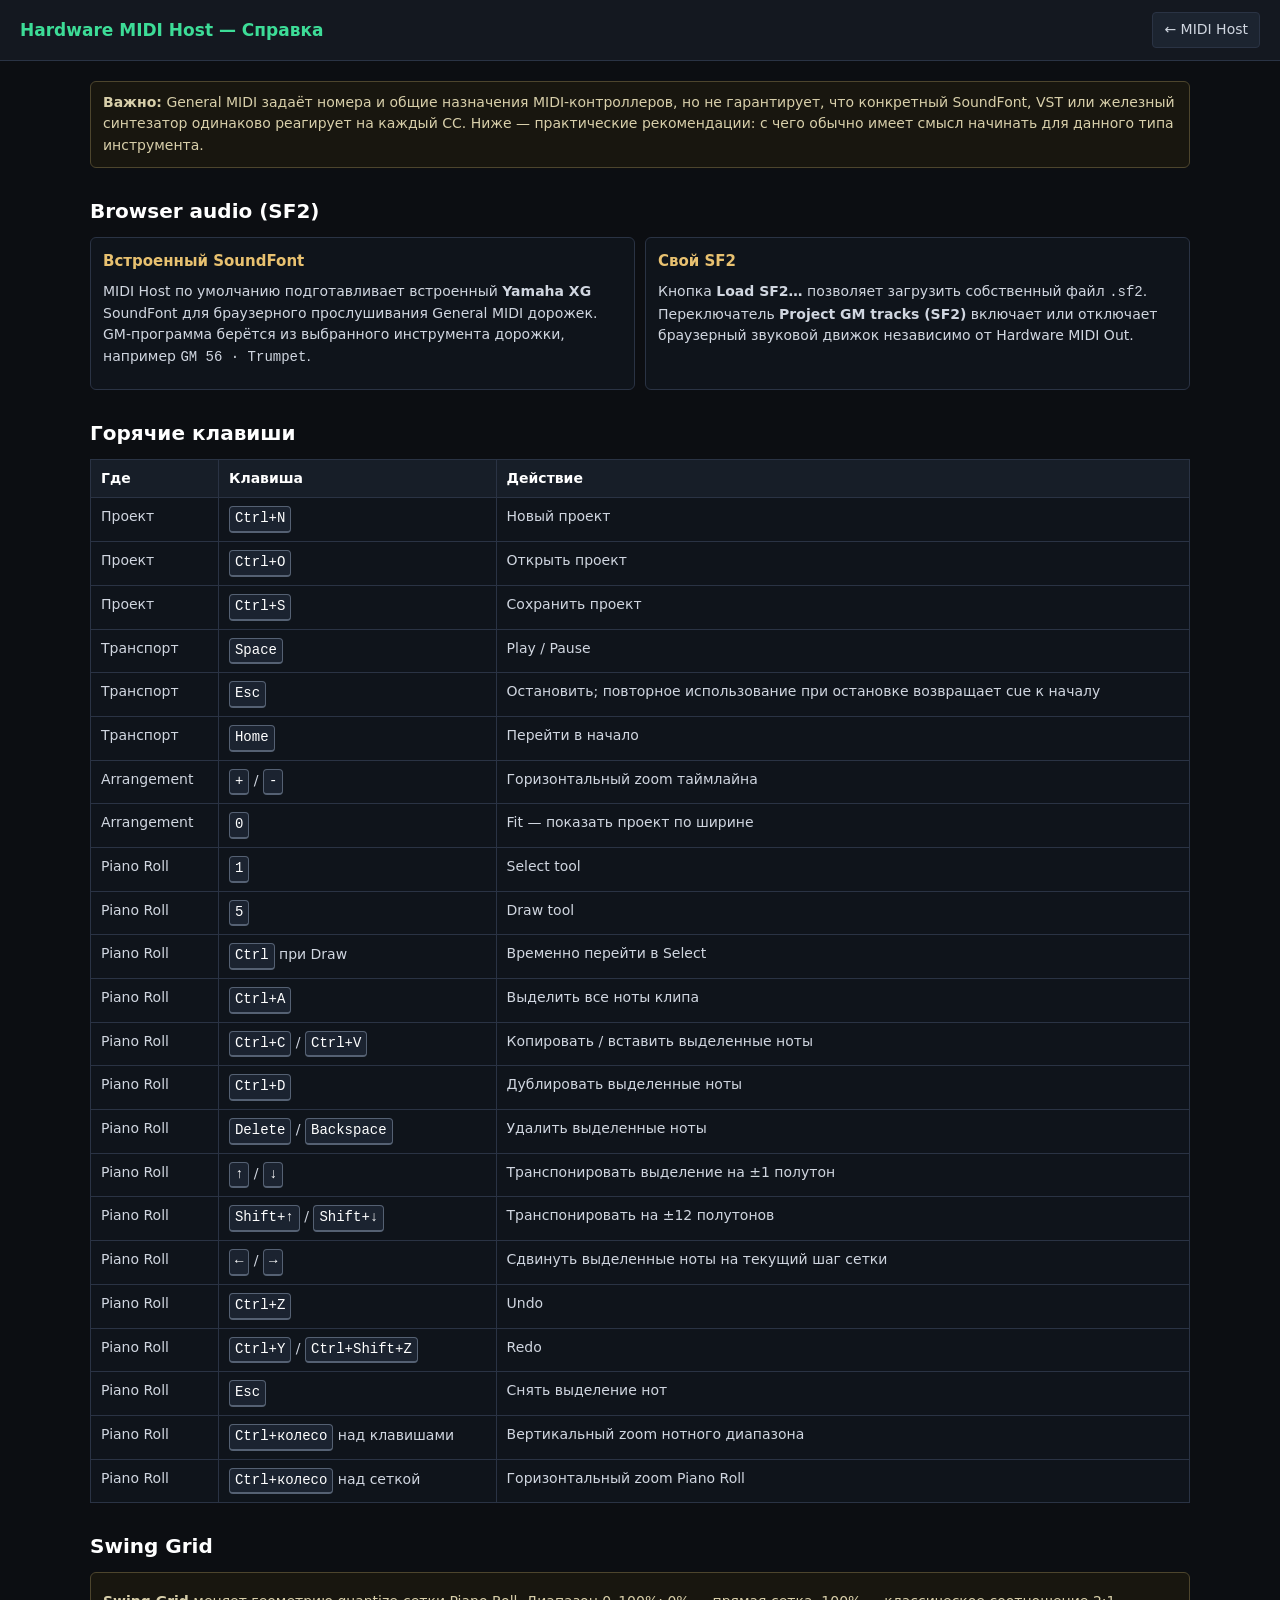
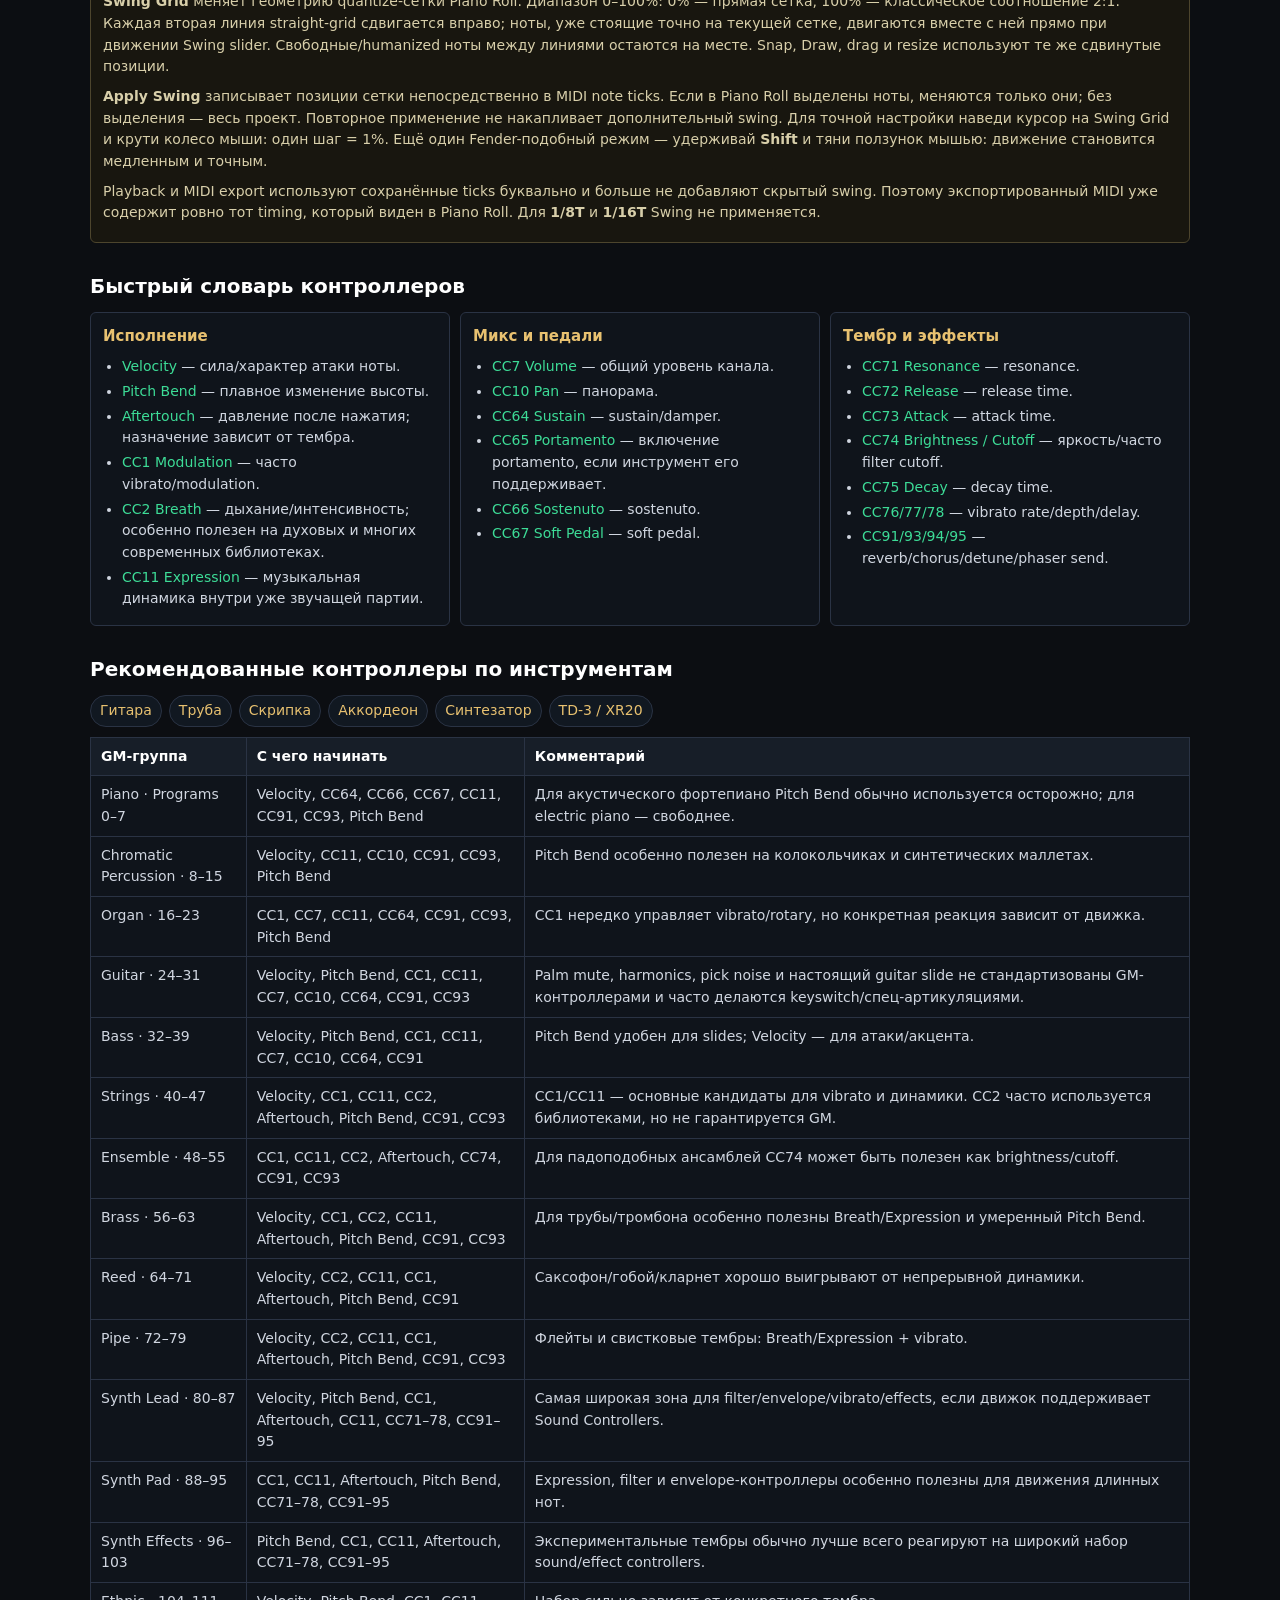
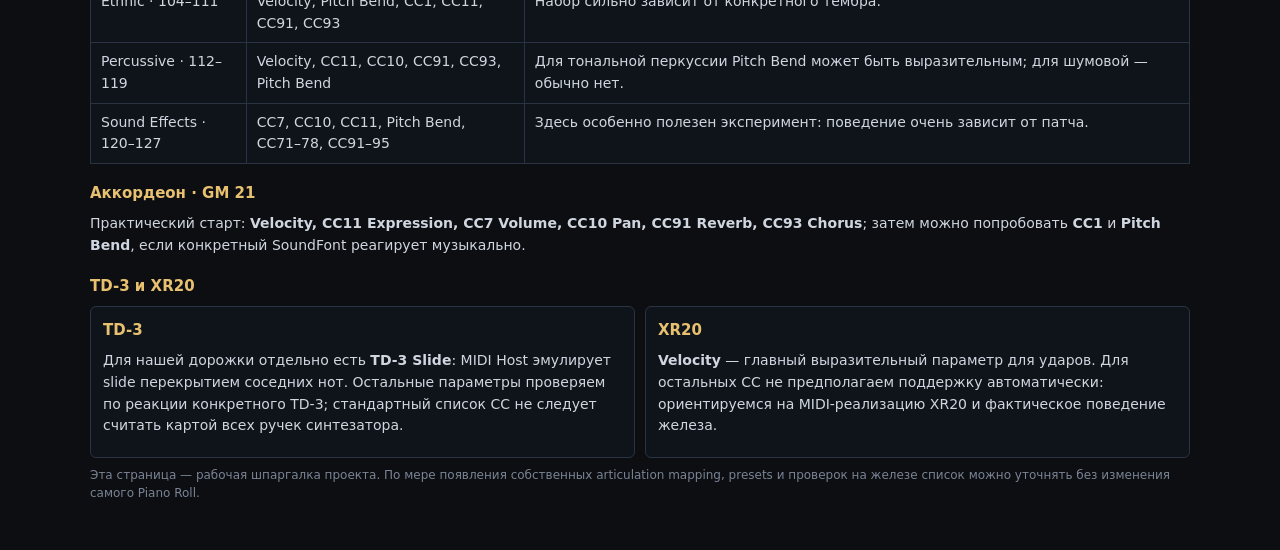
==== commit 2c3db35c: "Document Shift fine-drag for Swing" ====
--- a/midi-host-help.html
+++ b/midi-host-help.html
@@ -96,7 +96,7 @@
   <h2>Swing Grid</h2>
   <div class="note">
     <p><strong>Swing Grid</strong> меняет геометрию quantize-сетки Piano Roll. Диапазон 0–100%: 0% — прямая сетка, 100% — классическое соотношение 2:1. Каждая вторая линия straight-grid сдвигается вправо; ноты, уже стоящие точно на текущей сетке, двигаются вместе с ней прямо при движении Swing slider. Свободные/humanized ноты между линиями остаются на месте. Snap, Draw, drag и resize используют те же сдвинутые позиции.</p>
-    <p><strong>Apply Swing</strong> записывает позиции сетки непосредственно в MIDI note ticks. Если в Piano Roll выделены ноты, меняются только они; без выделения — весь проект. Повторное применение не накапливает дополнительный swing. Для точной настройки наведи курсор на регулятор Swing Grid и крути колесо мыши: один шаг = 1%.</p>
+    <p><strong>Apply Swing</strong> записывает позиции сетки непосредственно в MIDI note ticks. Если в Piano Roll выделены ноты, меняются только они; без выделения — весь проект. Повторное применение не накапливает дополнительный swing. Для точной настройки наведи курсор на Swing Grid и крути колесо мыши: один шаг = 1%. Ещё один Fender-подобный режим — удерживай <strong>Shift</strong> и тяни ползунок мышью: движение становится медленным и точным.</p>
     <p>Playback и MIDI export используют сохранённые ticks буквально и больше не добавляют скрытый swing. Поэтому экспортированный MIDI уже содержит ровно тот timing, который виден в Piano Roll. Для <strong>1/8T</strong> и <strong>1/16T</strong> Swing не применяется.</p>
   </div>
 
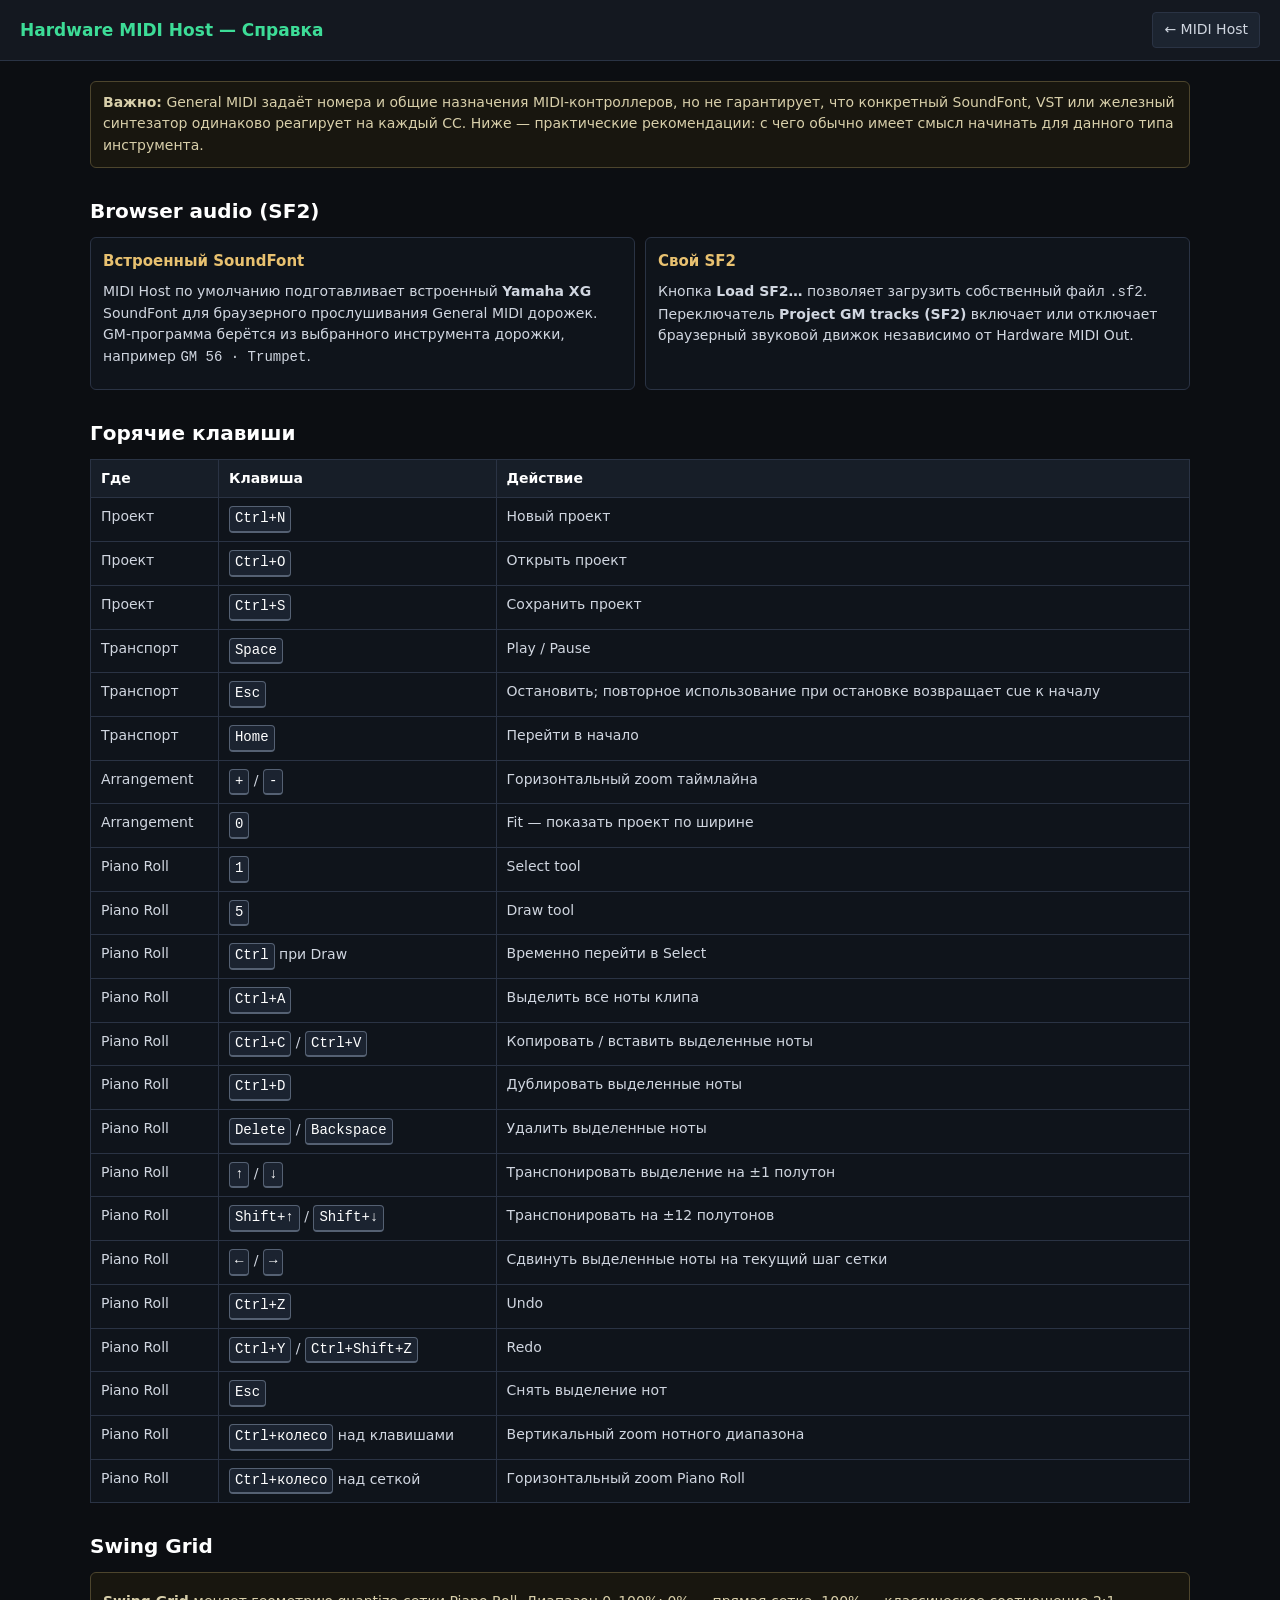
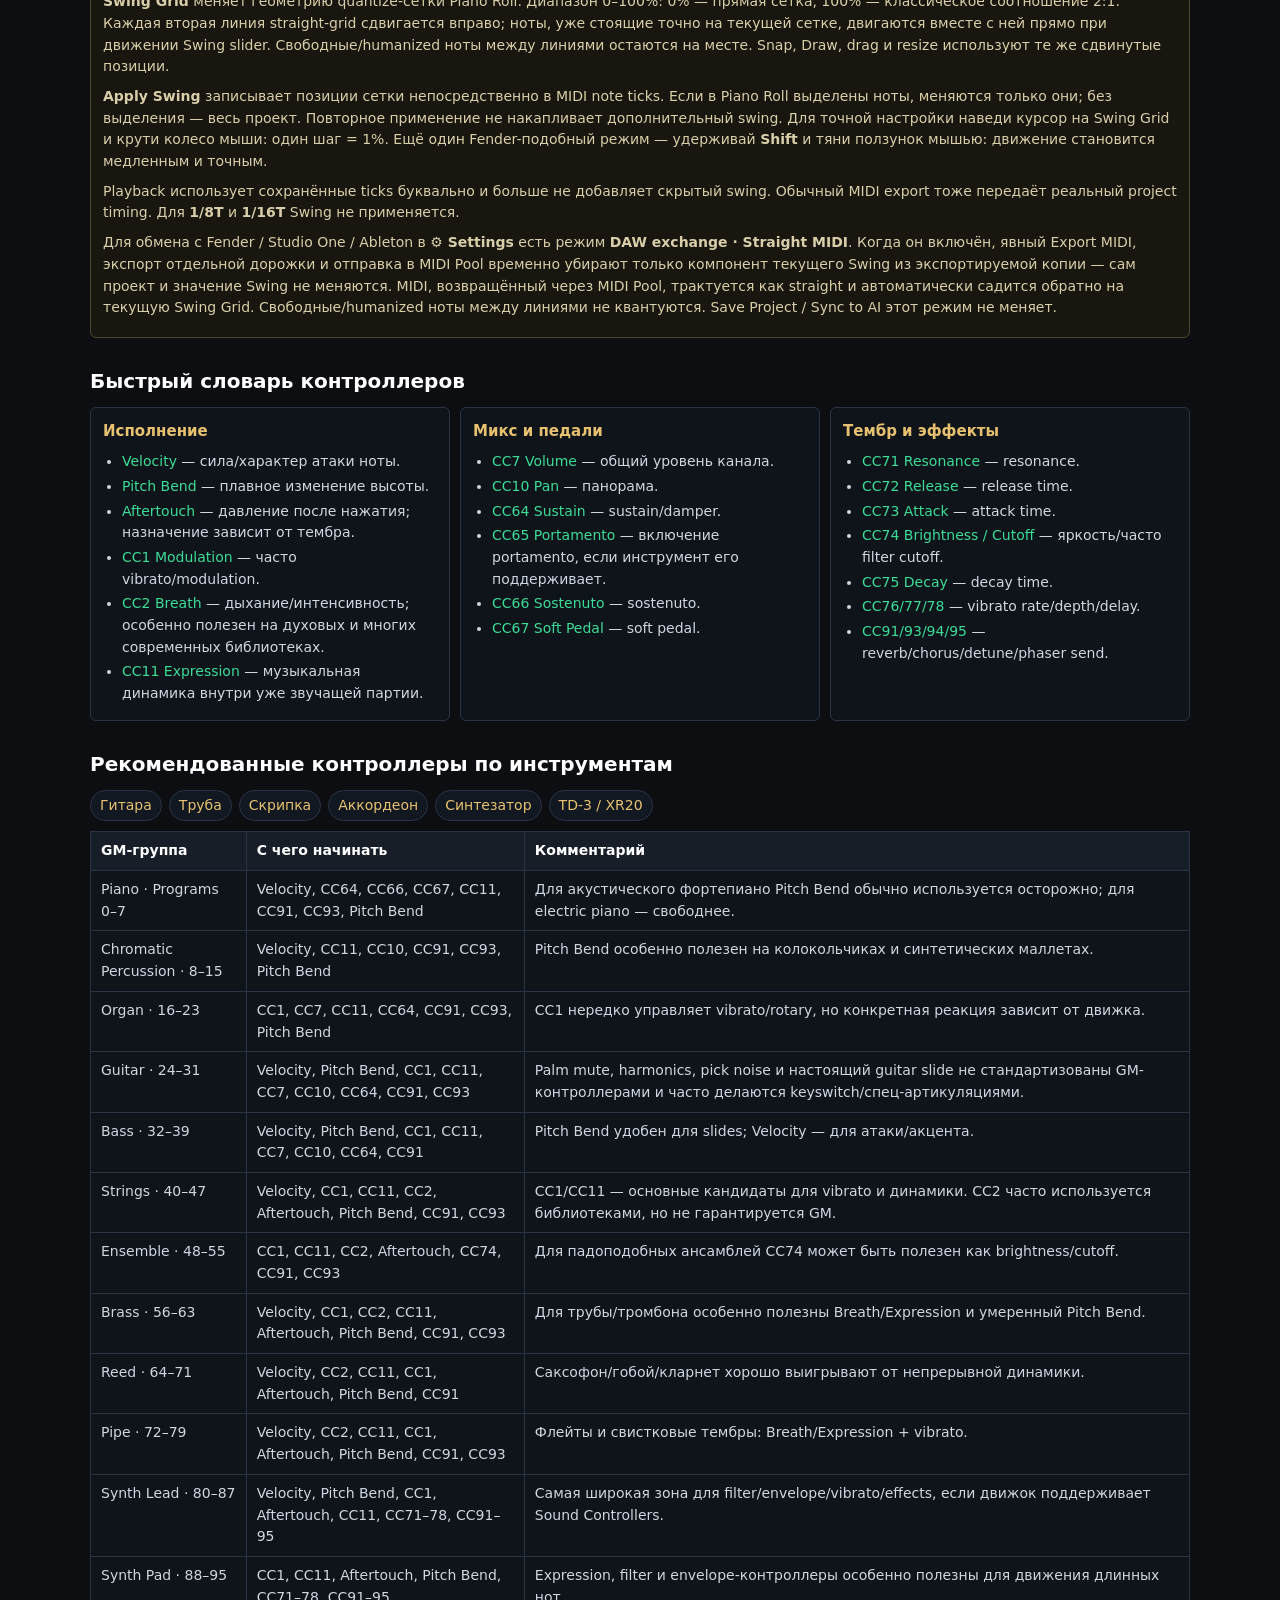
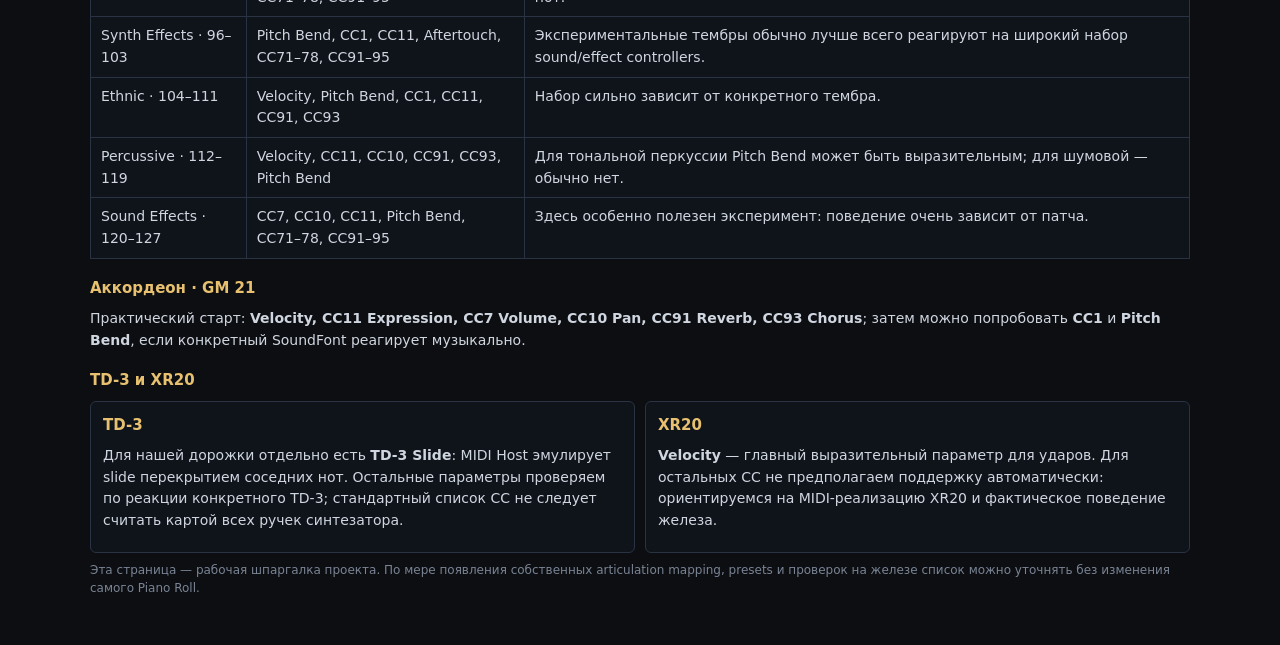
==== commit ffd7140e: "Document straight DAW MIDI exchange" ====
--- a/midi-host-help.html
+++ b/midi-host-help.html
@@ -97,7 +97,8 @@
   <div class="note">
     <p><strong>Swing Grid</strong> меняет геометрию quantize-сетки Piano Roll. Диапазон 0–100%: 0% — прямая сетка, 100% — классическое соотношение 2:1. Каждая вторая линия straight-grid сдвигается вправо; ноты, уже стоящие точно на текущей сетке, двигаются вместе с ней прямо при движении Swing slider. Свободные/humanized ноты между линиями остаются на месте. Snap, Draw, drag и resize используют те же сдвинутые позиции.</p>
     <p><strong>Apply Swing</strong> записывает позиции сетки непосредственно в MIDI note ticks. Если в Piano Roll выделены ноты, меняются только они; без выделения — весь проект. Повторное применение не накапливает дополнительный swing. Для точной настройки наведи курсор на Swing Grid и крути колесо мыши: один шаг = 1%. Ещё один Fender-подобный режим — удерживай <strong>Shift</strong> и тяни ползунок мышью: движение становится медленным и точным.</p>
-    <p>Playback и MIDI export используют сохранённые ticks буквально и больше не добавляют скрытый swing. Поэтому экспортированный MIDI уже содержит ровно тот timing, который виден в Piano Roll. Для <strong>1/8T</strong> и <strong>1/16T</strong> Swing не применяется.</p>
+    <p>Playback использует сохранённые ticks буквально и больше не добавляет скрытый swing. Обычный MIDI export тоже передаёт реальный project timing. Для <strong>1/8T</strong> и <strong>1/16T</strong> Swing не применяется.</p>
+    <p>Для обмена с Fender / Studio One / Ableton в <strong>⚙ Settings</strong> есть режим <strong>DAW exchange · Straight MIDI</strong>. Когда он включён, явный Export MIDI, экспорт отдельной дорожки и отправка в MIDI Pool временно убирают только компонент текущего Swing из экспортируемой копии — сам проект и значение Swing не меняются. MIDI, возвращённый через MIDI Pool, трактуется как straight и автоматически садится обратно на текущую Swing Grid. Свободные/humanized ноты между линиями не квантуются. Save Project / Sync to AI этот режим не меняет.</p>
   </div>
 
   <h2>Быстрый словарь контроллеров</h2>
